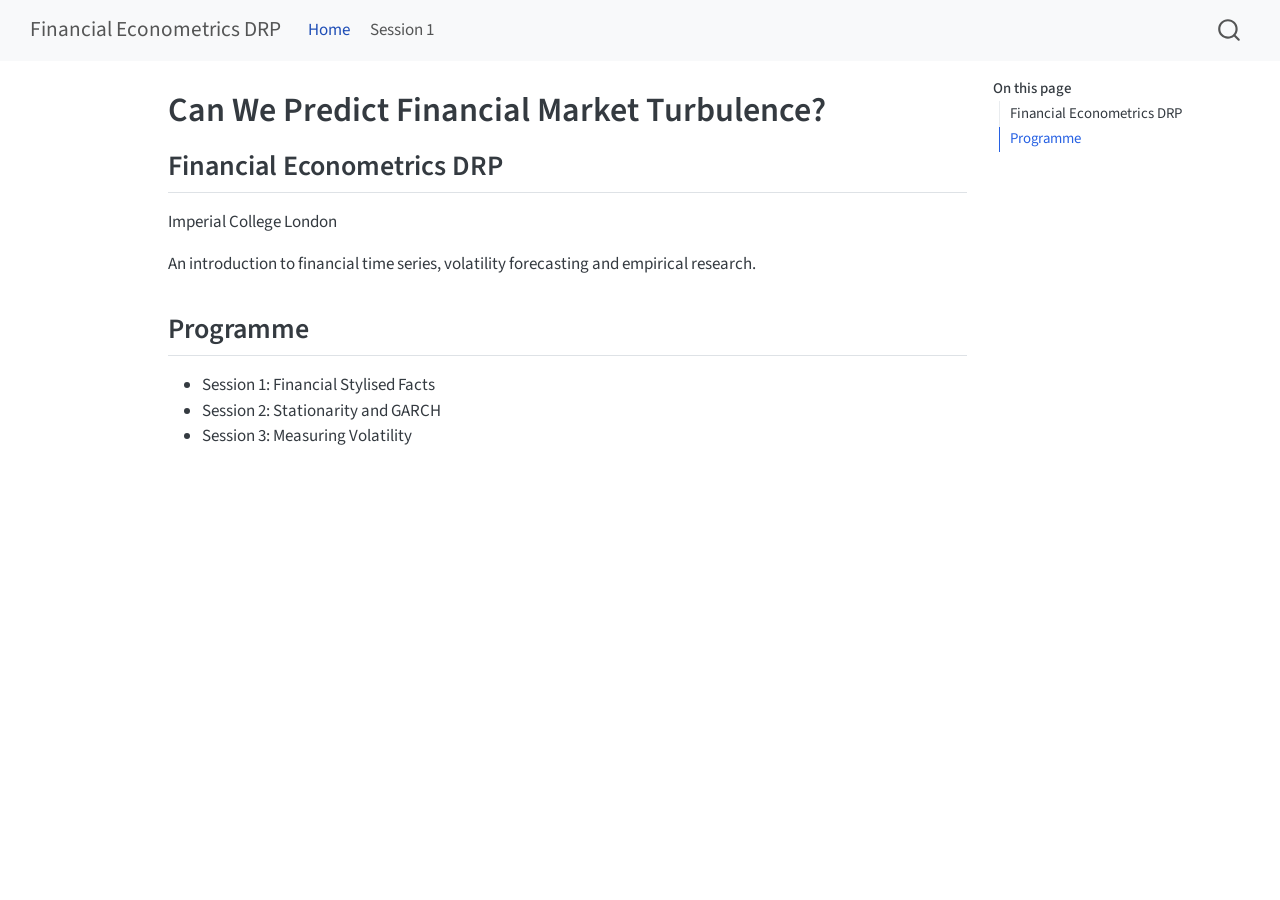
==== docs/index.html @ 5183e4fd "First commit" ====
<!DOCTYPE html>
<html xmlns="http://www.w3.org/1999/xhtml" lang="en" xml:lang="en"><head>

<meta charset="utf-8">
<meta name="generator" content="quarto-1.8.27">

<meta name="viewport" content="width=device-width, initial-scale=1.0, user-scalable=yes">


<title>Can We Predict Financial Market Turbulence? – Financial Econometrics DRP</title>
<style>
code{white-space: pre-wrap;}
span.smallcaps{font-variant: small-caps;}
div.columns{display: flex; gap: min(4vw, 1.5em);}
div.column{flex: auto; overflow-x: auto;}
div.hanging-indent{margin-left: 1.5em; text-indent: -1.5em;}
ul.task-list{list-style: none;}
ul.task-list li input[type="checkbox"] {
  width: 0.8em;
  margin: 0 0.8em 0.2em -1em; /* quarto-specific, see https://github.com/quarto-dev/quarto-cli/issues/4556 */ 
  vertical-align: middle;
}
</style>


<script src="site_libs/quarto-nav/quarto-nav.js"></script>
<script src="site_libs/quarto-nav/headroom.min.js"></script>
<script src="site_libs/clipboard/clipboard.min.js"></script>
<script src="site_libs/quarto-search/autocomplete.umd.js"></script>
<script src="site_libs/quarto-search/fuse.min.js"></script>
<script src="site_libs/quarto-search/quarto-search.js"></script>
<meta name="quarto:offset" content="./">
<script src="site_libs/quarto-html/quarto.js" type="module"></script>
<script src="site_libs/quarto-html/tabsets/tabsets.js" type="module"></script>
<script src="site_libs/quarto-html/axe/axe-check.js" type="module"></script>
<script src="site_libs/quarto-html/popper.min.js"></script>
<script src="site_libs/quarto-html/tippy.umd.min.js"></script>
<script src="site_libs/quarto-html/anchor.min.js"></script>
<link href="site_libs/quarto-html/tippy.css" rel="stylesheet">
<link href="site_libs/quarto-html/quarto-syntax-highlighting-ed96de9b727972fe78a7b5d16c58bf87.css" rel="stylesheet" id="quarto-text-highlighting-styles">
<script src="site_libs/bootstrap/bootstrap.min.js"></script>
<link href="site_libs/bootstrap/bootstrap-icons.css" rel="stylesheet">
<link href="site_libs/bootstrap/bootstrap-e31584831b205ffbb2d98406f31c2a5b.min.css" rel="stylesheet" append-hash="true" id="quarto-bootstrap" data-mode="light">
<script id="quarto-search-options" type="application/json">{
  "location": "navbar",
  "copy-button": false,
  "collapse-after": 3,
  "panel-placement": "end",
  "type": "overlay",
  "limit": 50,
  "keyboard-shortcut": [
    "f",
    "/",
    "s"
  ],
  "show-item-context": false,
  "language": {
    "search-no-results-text": "No results",
    "search-matching-documents-text": "matching documents",
    "search-copy-link-title": "Copy link to search",
    "search-hide-matches-text": "Hide additional matches",
    "search-more-match-text": "more match in this document",
    "search-more-matches-text": "more matches in this document",
    "search-clear-button-title": "Clear",
    "search-text-placeholder": "",
    "search-detached-cancel-button-title": "Cancel",
    "search-submit-button-title": "Submit",
    "search-label": "Search"
  }
}</script>


</head>

<body class="nav-fixed quarto-light">

<div id="quarto-search-results"></div>
  <header id="quarto-header" class="headroom fixed-top">
    <nav class="navbar navbar-expand-lg " data-bs-theme="dark">
      <div class="navbar-container container-fluid">
      <div class="navbar-brand-container mx-auto">
    <a class="navbar-brand" href="./index.html">
    <span class="navbar-title">Financial Econometrics DRP</span>
    </a>
  </div>
            <div id="quarto-search" class="" title="Search"></div>
          <button class="navbar-toggler" type="button" data-bs-toggle="collapse" data-bs-target="#navbarCollapse" aria-controls="navbarCollapse" role="menu" aria-expanded="false" aria-label="Toggle navigation" onclick="if (window.quartoToggleHeadroom) { window.quartoToggleHeadroom(); }">
  <span class="navbar-toggler-icon"></span>
</button>
          <div class="collapse navbar-collapse" id="navbarCollapse">
            <ul class="navbar-nav navbar-nav-scroll me-auto">
  <li class="nav-item">
    <a class="nav-link active" href="./index.html" aria-current="page"> 
<span class="menu-text">Home</span></a>
  </li>  
  <li class="nav-item">
    <a class="nav-link" href="./sessions/01-stylised-facts.html"> 
<span class="menu-text">Session 1</span></a>
  </li>  
</ul>
          </div> <!-- /navcollapse -->
            <div class="quarto-navbar-tools">
</div>
      </div> <!-- /container-fluid -->
    </nav>
</header>
<!-- content -->
<div id="quarto-content" class="quarto-container page-columns page-rows-contents page-layout-article page-navbar">
<!-- sidebar -->
<!-- margin-sidebar -->
    <div id="quarto-margin-sidebar" class="sidebar margin-sidebar">
        <nav id="TOC" role="doc-toc" class="toc-active">
    <h2 id="toc-title">On this page</h2>
   
  <ul>
  <li><a href="#financial-econometrics-drp" id="toc-financial-econometrics-drp" class="nav-link active" data-scroll-target="#financial-econometrics-drp">Financial Econometrics DRP</a></li>
  <li><a href="#programme" id="toc-programme" class="nav-link" data-scroll-target="#programme">Programme</a></li>
  </ul>
</nav>
    </div>
<!-- main -->
<main class="content" id="quarto-document-content">

<header id="title-block-header" class="quarto-title-block default">
<div class="quarto-title">
<h1 class="title">Can We Predict Financial Market Turbulence?</h1>
</div>



<div class="quarto-title-meta">

    
  
    
  </div>
  


</header>


<section id="financial-econometrics-drp" class="level2">
<h2 class="anchored" data-anchor-id="financial-econometrics-drp">Financial Econometrics DRP</h2>
<p>Imperial College London</p>
<p>An introduction to financial time series, volatility forecasting and empirical research.</p>
</section>
<section id="programme" class="level2">
<h2 class="anchored" data-anchor-id="programme">Programme</h2>
<ul>
<li>Session 1: Financial Stylised Facts</li>
<li>Session 2: Stationarity and GARCH</li>
<li>Session 3: Measuring Volatility</li>
</ul>


</section>

</main> <!-- /main -->
<script id="quarto-html-after-body" type="application/javascript">
  window.document.addEventListener("DOMContentLoaded", function (event) {
    const icon = "";
    const anchorJS = new window.AnchorJS();
    anchorJS.options = {
      placement: 'right',
      icon: icon
    };
    anchorJS.add('.anchored');
    const isCodeAnnotation = (el) => {
      for (const clz of el.classList) {
        if (clz.startsWith('code-annotation-')) {                     
          return true;
        }
      }
      return false;
    }
    const onCopySuccess = function(e) {
      // button target
      const button = e.trigger;
      // don't keep focus
      button.blur();
      // flash "checked"
      button.classList.add('code-copy-button-checked');
      var currentTitle = button.getAttribute("title");
      button.setAttribute("title", "Copied!");
      let tooltip;
      if (window.bootstrap) {
        button.setAttribute("data-bs-toggle", "tooltip");
        button.setAttribute("data-bs-placement", "left");
        button.setAttribute("data-bs-title", "Copied!");
        tooltip = new bootstrap.Tooltip(button, 
          { trigger: "manual", 
            customClass: "code-copy-button-tooltip",
            offset: [0, -8]});
        tooltip.show();    
      }
      setTimeout(function() {
        if (tooltip) {
          tooltip.hide();
          button.removeAttribute("data-bs-title");
          button.removeAttribute("data-bs-toggle");
          button.removeAttribute("data-bs-placement");
        }
        button.setAttribute("title", currentTitle);
        button.classList.remove('code-copy-button-checked');
      }, 1000);
      // clear code selection
      e.clearSelection();
    }
    const getTextToCopy = function(trigger) {
      const outerScaffold = trigger.parentElement.cloneNode(true);
      const codeEl = outerScaffold.querySelector('code');
      for (const childEl of codeEl.children) {
        if (isCodeAnnotation(childEl)) {
          childEl.remove();
        }
      }
      return codeEl.innerText;
    }
    const clipboard = new window.ClipboardJS('.code-copy-button:not([data-in-quarto-modal])', {
      text: getTextToCopy
    });
    clipboard.on('success', onCopySuccess);
    if (window.document.getElementById('quarto-embedded-source-code-modal')) {
      const clipboardModal = new window.ClipboardJS('.code-copy-button[data-in-quarto-modal]', {
        text: getTextToCopy,
        container: window.document.getElementById('quarto-embedded-source-code-modal')
      });
      clipboardModal.on('success', onCopySuccess);
    }
      var localhostRegex = new RegExp(/^(?:http|https):\/\/localhost\:?[0-9]*\//);
      var mailtoRegex = new RegExp(/^mailto:/);
        var filterRegex = new RegExp('/' + window.location.host + '/');
      var isInternal = (href) => {
          return filterRegex.test(href) || localhostRegex.test(href) || mailtoRegex.test(href);
      }
      // Inspect non-navigation links and adorn them if external
     var links = window.document.querySelectorAll('a[href]:not(.nav-link):not(.navbar-brand):not(.toc-action):not(.sidebar-link):not(.sidebar-item-toggle):not(.pagination-link):not(.no-external):not([aria-hidden]):not(.dropdown-item):not(.quarto-navigation-tool):not(.about-link)');
      for (var i=0; i<links.length; i++) {
        const link = links[i];
        if (!isInternal(link.href)) {
          // undo the damage that might have been done by quarto-nav.js in the case of
          // links that we want to consider external
          if (link.dataset.originalHref !== undefined) {
            link.href = link.dataset.originalHref;
          }
        }
      }
    function tippyHover(el, contentFn, onTriggerFn, onUntriggerFn) {
      const config = {
        allowHTML: true,
        maxWidth: 500,
        delay: 100,
        arrow: false,
        appendTo: function(el) {
            return el.parentElement;
        },
        interactive: true,
        interactiveBorder: 10,
        theme: 'quarto',
        placement: 'bottom-start',
      };
      if (contentFn) {
        config.content = contentFn;
      }
      if (onTriggerFn) {
        config.onTrigger = onTriggerFn;
      }
      if (onUntriggerFn) {
        config.onUntrigger = onUntriggerFn;
      }
      window.tippy(el, config); 
    }
    const noterefs = window.document.querySelectorAll('a[role="doc-noteref"]');
    for (var i=0; i<noterefs.length; i++) {
      const ref = noterefs[i];
      tippyHover(ref, function() {
        // use id or data attribute instead here
        let href = ref.getAttribute('data-footnote-href') || ref.getAttribute('href');
        try { href = new URL(href).hash; } catch {}
        const id = href.replace(/^#\/?/, "");
        const note = window.document.getElementById(id);
        if (note) {
          return note.innerHTML;
        } else {
          return "";
        }
      });
    }
    const xrefs = window.document.querySelectorAll('a.quarto-xref');
    const processXRef = (id, note) => {
      // Strip column container classes
      const stripColumnClz = (el) => {
        el.classList.remove("page-full", "page-columns");
        if (el.children) {
          for (const child of el.children) {
            stripColumnClz(child);
          }
        }
      }
      stripColumnClz(note)
      if (id === null || id.startsWith('sec-')) {
        // Special case sections, only their first couple elements
        const container = document.createElement("div");
        if (note.children && note.children.length > 2) {
          container.appendChild(note.children[0].cloneNode(true));
          for (let i = 1; i < note.children.length; i++) {
            const child = note.children[i];
            if (child.tagName === "P" && child.innerText === "") {
              continue;
            } else {
              container.appendChild(child.cloneNode(true));
              break;
            }
          }
          if (window.Quarto?.typesetMath) {
            window.Quarto.typesetMath(container);
          }
          return container.innerHTML
        } else {
          if (window.Quarto?.typesetMath) {
            window.Quarto.typesetMath(note);
          }
          return note.innerHTML;
        }
      } else {
        // Remove any anchor links if they are present
        const anchorLink = note.querySelector('a.anchorjs-link');
        if (anchorLink) {
          anchorLink.remove();
        }
        if (window.Quarto?.typesetMath) {
          window.Quarto.typesetMath(note);
        }
        if (note.classList.contains("callout")) {
          return note.outerHTML;
        } else {
          return note.innerHTML;
        }
      }
    }
    for (var i=0; i<xrefs.length; i++) {
      const xref = xrefs[i];
      tippyHover(xref, undefined, function(instance) {
        instance.disable();
        let url = xref.getAttribute('href');
        let hash = undefined; 
        if (url.startsWith('#')) {
          hash = url;
        } else {
          try { hash = new URL(url).hash; } catch {}
        }
        if (hash) {
          const id = hash.replace(/^#\/?/, "");
          const note = window.document.getElementById(id);
          if (note !== null) {
            try {
              const html = processXRef(id, note.cloneNode(true));
              instance.setContent(html);
            } finally {
              instance.enable();
              instance.show();
            }
          } else {
            // See if we can fetch this
            fetch(url.split('#')[0])
            .then(res => res.text())
            .then(html => {
              const parser = new DOMParser();
              const htmlDoc = parser.parseFromString(html, "text/html");
              const note = htmlDoc.getElementById(id);
              if (note !== null) {
                const html = processXRef(id, note);
                instance.setContent(html);
              } 
            }).finally(() => {
              instance.enable();
              instance.show();
            });
          }
        } else {
          // See if we can fetch a full url (with no hash to target)
          // This is a special case and we should probably do some content thinning / targeting
          fetch(url)
          .then(res => res.text())
          .then(html => {
            const parser = new DOMParser();
            const htmlDoc = parser.parseFromString(html, "text/html");
            const note = htmlDoc.querySelector('main.content');
            if (note !== null) {
              // This should only happen for chapter cross references
              // (since there is no id in the URL)
              // remove the first header
              if (note.children.length > 0 && note.children[0].tagName === "HEADER") {
                note.children[0].remove();
              }
              const html = processXRef(null, note);
              instance.setContent(html);
            } 
          }).finally(() => {
            instance.enable();
            instance.show();
          });
        }
      }, function(instance) {
      });
    }
        let selectedAnnoteEl;
        const selectorForAnnotation = ( cell, annotation) => {
          let cellAttr = 'data-code-cell="' + cell + '"';
          let lineAttr = 'data-code-annotation="' +  annotation + '"';
          const selector = 'span[' + cellAttr + '][' + lineAttr + ']';
          return selector;
        }
        const selectCodeLines = (annoteEl) => {
          const doc = window.document;
          const targetCell = annoteEl.getAttribute("data-target-cell");
          const targetAnnotation = annoteEl.getAttribute("data-target-annotation");
          const annoteSpan = window.document.querySelector(selectorForAnnotation(targetCell, targetAnnotation));
          const lines = annoteSpan.getAttribute("data-code-lines").split(",");
          const lineIds = lines.map((line) => {
            return targetCell + "-" + line;
          })
          let top = null;
          let height = null;
          let parent = null;
          if (lineIds.length > 0) {
              //compute the position of the single el (top and bottom and make a div)
              const el = window.document.getElementById(lineIds[0]);
              top = el.offsetTop;
              height = el.offsetHeight;
              parent = el.parentElement.parentElement;
            if (lineIds.length > 1) {
              const lastEl = window.document.getElementById(lineIds[lineIds.length - 1]);
              const bottom = lastEl.offsetTop + lastEl.offsetHeight;
              height = bottom - top;
            }
            if (top !== null && height !== null && parent !== null) {
              // cook up a div (if necessary) and position it 
              let div = window.document.getElementById("code-annotation-line-highlight");
              if (div === null) {
                div = window.document.createElement("div");
                div.setAttribute("id", "code-annotation-line-highlight");
                div.style.position = 'absolute';
                parent.appendChild(div);
              }
              div.style.top = top - 2 + "px";
              div.style.height = height + 4 + "px";
              div.style.left = 0;
              let gutterDiv = window.document.getElementById("code-annotation-line-highlight-gutter");
              if (gutterDiv === null) {
                gutterDiv = window.document.createElement("div");
                gutterDiv.setAttribute("id", "code-annotation-line-highlight-gutter");
                gutterDiv.style.position = 'absolute';
                const codeCell = window.document.getElementById(targetCell);
                const gutter = codeCell.querySelector('.code-annotation-gutter');
                gutter.appendChild(gutterDiv);
              }
              gutterDiv.style.top = top - 2 + "px";
              gutterDiv.style.height = height + 4 + "px";
            }
            selectedAnnoteEl = annoteEl;
          }
        };
        const unselectCodeLines = () => {
          const elementsIds = ["code-annotation-line-highlight", "code-annotation-line-highlight-gutter"];
          elementsIds.forEach((elId) => {
            const div = window.document.getElementById(elId);
            if (div) {
              div.remove();
            }
          });
          selectedAnnoteEl = undefined;
        };
          // Handle positioning of the toggle
      window.addEventListener(
        "resize",
        throttle(() => {
          elRect = undefined;
          if (selectedAnnoteEl) {
            selectCodeLines(selectedAnnoteEl);
          }
        }, 10)
      );
      function throttle(fn, ms) {
      let throttle = false;
      let timer;
        return (...args) => {
          if(!throttle) { // first call gets through
              fn.apply(this, args);
              throttle = true;
          } else { // all the others get throttled
              if(timer) clearTimeout(timer); // cancel #2
              timer = setTimeout(() => {
                fn.apply(this, args);
                timer = throttle = false;
              }, ms);
          }
        };
      }
        // Attach click handler to the DT
        const annoteDls = window.document.querySelectorAll('dt[data-target-cell]');
        for (const annoteDlNode of annoteDls) {
          annoteDlNode.addEventListener('click', (event) => {
            const clickedEl = event.target;
            if (clickedEl !== selectedAnnoteEl) {
              unselectCodeLines();
              const activeEl = window.document.querySelector('dt[data-target-cell].code-annotation-active');
              if (activeEl) {
                activeEl.classList.remove('code-annotation-active');
              }
              selectCodeLines(clickedEl);
              clickedEl.classList.add('code-annotation-active');
            } else {
              // Unselect the line
              unselectCodeLines();
              clickedEl.classList.remove('code-annotation-active');
            }
          });
        }
    const findCites = (el) => {
      const parentEl = el.parentElement;
      if (parentEl) {
        const cites = parentEl.dataset.cites;
        if (cites) {
          return {
            el,
            cites: cites.split(' ')
          };
        } else {
          return findCites(el.parentElement)
        }
      } else {
        return undefined;
      }
    };
    var bibliorefs = window.document.querySelectorAll('a[role="doc-biblioref"]');
    for (var i=0; i<bibliorefs.length; i++) {
      const ref = bibliorefs[i];
      const citeInfo = findCites(ref);
      if (citeInfo) {
        tippyHover(citeInfo.el, function() {
          var popup = window.document.createElement('div');
          citeInfo.cites.forEach(function(cite) {
            var citeDiv = window.document.createElement('div');
            citeDiv.classList.add('hanging-indent');
            citeDiv.classList.add('csl-entry');
            var biblioDiv = window.document.getElementById('ref-' + cite);
            if (biblioDiv) {
              citeDiv.innerHTML = biblioDiv.innerHTML;
            }
            popup.appendChild(citeDiv);
          });
          return popup.innerHTML;
        });
      }
    }
  });
  </script>
</div> <!-- /content -->




</body></html>
---- docs/site_libs/quarto-html/tippy.css ----
.tippy-box[data-animation=fade][data-state=hidden]{opacity:0}[data-tippy-root]{max-width:calc(100vw - 10px)}.tippy-box{position:relative;background-color:#333;color:#fff;border-radius:4px;font-size:14px;line-height:1.4;white-space:normal;outline:0;transition-property:transform,visibility,opacity}.tippy-box[data-placement^=top]>.tippy-arrow{bottom:0}.tippy-box[data-placement^=top]>.tippy-arrow:before{bottom:-7px;left:0;border-width:8px 8px 0;border-top-color:initial;transform-origin:center top}.tippy-box[data-placement^=bottom]>.tippy-arrow{top:0}.tippy-box[data-placement^=bottom]>.tippy-arrow:before{top:-7px;left:0;border-width:0 8px 8px;border-bottom-color:initial;transform-origin:center bottom}.tippy-box[data-placement^=left]>.tippy-arrow{right:0}.tippy-box[data-placement^=left]>.tippy-arrow:before{border-width:8px 0 8px 8px;border-left-color:initial;right:-7px;transform-origin:center left}.tippy-box[data-placement^=right]>.tippy-arrow{left:0}.tippy-box[data-placement^=right]>.tippy-arrow:before{left:-7px;border-width:8px 8px 8px 0;border-right-color:initial;transform-origin:center right}.tippy-box[data-inertia][data-state=visible]{transition-timing-function:cubic-bezier(.54,1.5,.38,1.11)}.tippy-arrow{width:16px;height:16px;color:#333}.tippy-arrow:before{content:"";position:absolute;border-color:transparent;border-style:solid}.tippy-content{position:relative;padding:5px 9px;z-index:1}
---- docs/site_libs/quarto-html/quarto-syntax-highlighting-ed96de9b727972fe78a7b5d16c58bf87.css ----
/* quarto syntax highlight colors */
:root {
  --quarto-hl-ot-color: #003B4F;
  --quarto-hl-at-color: #657422;
  --quarto-hl-ss-color: #20794D;
  --quarto-hl-an-color: #5E5E5E;
  --quarto-hl-fu-color: #4758AB;
  --quarto-hl-st-color: #20794D;
  --quarto-hl-cf-color: #003B4F;
  --quarto-hl-op-color: #5E5E5E;
  --quarto-hl-er-color: #AD0000;
  --quarto-hl-bn-color: #AD0000;
  --quarto-hl-al-color: #AD0000;
  --quarto-hl-va-color: #111111;
  --quarto-hl-bu-color: inherit;
  --quarto-hl-ex-color: inherit;
  --quarto-hl-pp-color: #AD0000;
  --quarto-hl-in-color: #5E5E5E;
  --quarto-hl-vs-color: #20794D;
  --quarto-hl-wa-color: #5E5E5E;
  --quarto-hl-do-color: #5E5E5E;
  --quarto-hl-im-color: #00769E;
  --quarto-hl-ch-color: #20794D;
  --quarto-hl-dt-color: #AD0000;
  --quarto-hl-fl-color: #AD0000;
  --quarto-hl-co-color: #5E5E5E;
  --quarto-hl-cv-color: #5E5E5E;
  --quarto-hl-cn-color: #8f5902;
  --quarto-hl-sc-color: #5E5E5E;
  --quarto-hl-dv-color: #AD0000;
  --quarto-hl-kw-color: #003B4F;
}

/* other quarto variables */
:root {
  --quarto-font-monospace: SFMono-Regular, Menlo, Monaco, Consolas, "Liberation Mono", "Courier New", monospace;
}

/* syntax highlight based on Pandoc's rules */
pre > code.sourceCode > span {
  color: #003B4F;
}

code.sourceCode > span {
  color: #003B4F;
}

div.sourceCode,
div.sourceCode pre.sourceCode {
  color: #003B4F;
}

/* Normal */
code span {
  color: #003B4F;
}

/* Alert */
code span.al {
  color: #AD0000;
  font-style: inherit;
}

/* Annotation */
code span.an {
  color: #5E5E5E;
  font-style: inherit;
}

/* Attribute */
code span.at {
  color: #657422;
  font-style: inherit;
}

/* BaseN */
code span.bn {
  color: #AD0000;
  font-style: inherit;
}

/* BuiltIn */
code span.bu {
  font-style: inherit;
}

/* ControlFlow */
code span.cf {
  color: #003B4F;
  font-weight: bold;
  font-style: inherit;
}

/* Char */
code span.ch {
  color: #20794D;
  font-style: inherit;
}

/* Constant */
code span.cn {
  color: #8f5902;
  font-style: inherit;
}

/* Comment */
code span.co {
  color: #5E5E5E;
  font-style: inherit;
}

/* CommentVar */
code span.cv {
  color: #5E5E5E;
  font-style: italic;
}

/* Documentation */
code span.do {
  color: #5E5E5E;
  font-style: italic;
}

/* DataType */
code span.dt {
  color: #AD0000;
  font-style: inherit;
}

/* DecVal */
code span.dv {
  color: #AD0000;
  font-style: inherit;
}

/* Error */
code span.er {
  color: #AD0000;
  font-style: inherit;
}

/* Extension */
code span.ex {
  font-style: inherit;
}

/* Float */
code span.fl {
  color: #AD0000;
  font-style: inherit;
}

/* Function */
code span.fu {
  color: #4758AB;
  font-style: inherit;
}

/* Import */
code span.im {
  color: #00769E;
  font-style: inherit;
}

/* Information */
code span.in {
  color: #5E5E5E;
  font-style: inherit;
}

/* Keyword */
code span.kw {
  color: #003B4F;
  font-weight: bold;
  font-style: inherit;
}

/* Operator */
code span.op {
  color: #5E5E5E;
  font-style: inherit;
}

/* Other */
code span.ot {
  color: #003B4F;
  font-style: inherit;
}

/* Preprocessor */
code span.pp {
  color: #AD0000;
  font-style: inherit;
}

/* SpecialChar */
code span.sc {
  color: #5E5E5E;
  font-style: inherit;
}

/* SpecialString */
code span.ss {
  color: #20794D;
  font-style: inherit;
}

/* String */
code span.st {
  color: #20794D;
  font-style: inherit;
}

/* Variable */
code span.va {
  color: #111111;
  font-style: inherit;
}

/* VerbatimString */
code span.vs {
  color: #20794D;
  font-style: inherit;
}

/* Warning */
code span.wa {
  color: #5E5E5E;
  font-style: italic;
}

.prevent-inlining {
  content: "</";
}

/*# sourceMappingURL=0920dd6d7437995b8cdf7429764427b1.css.map */
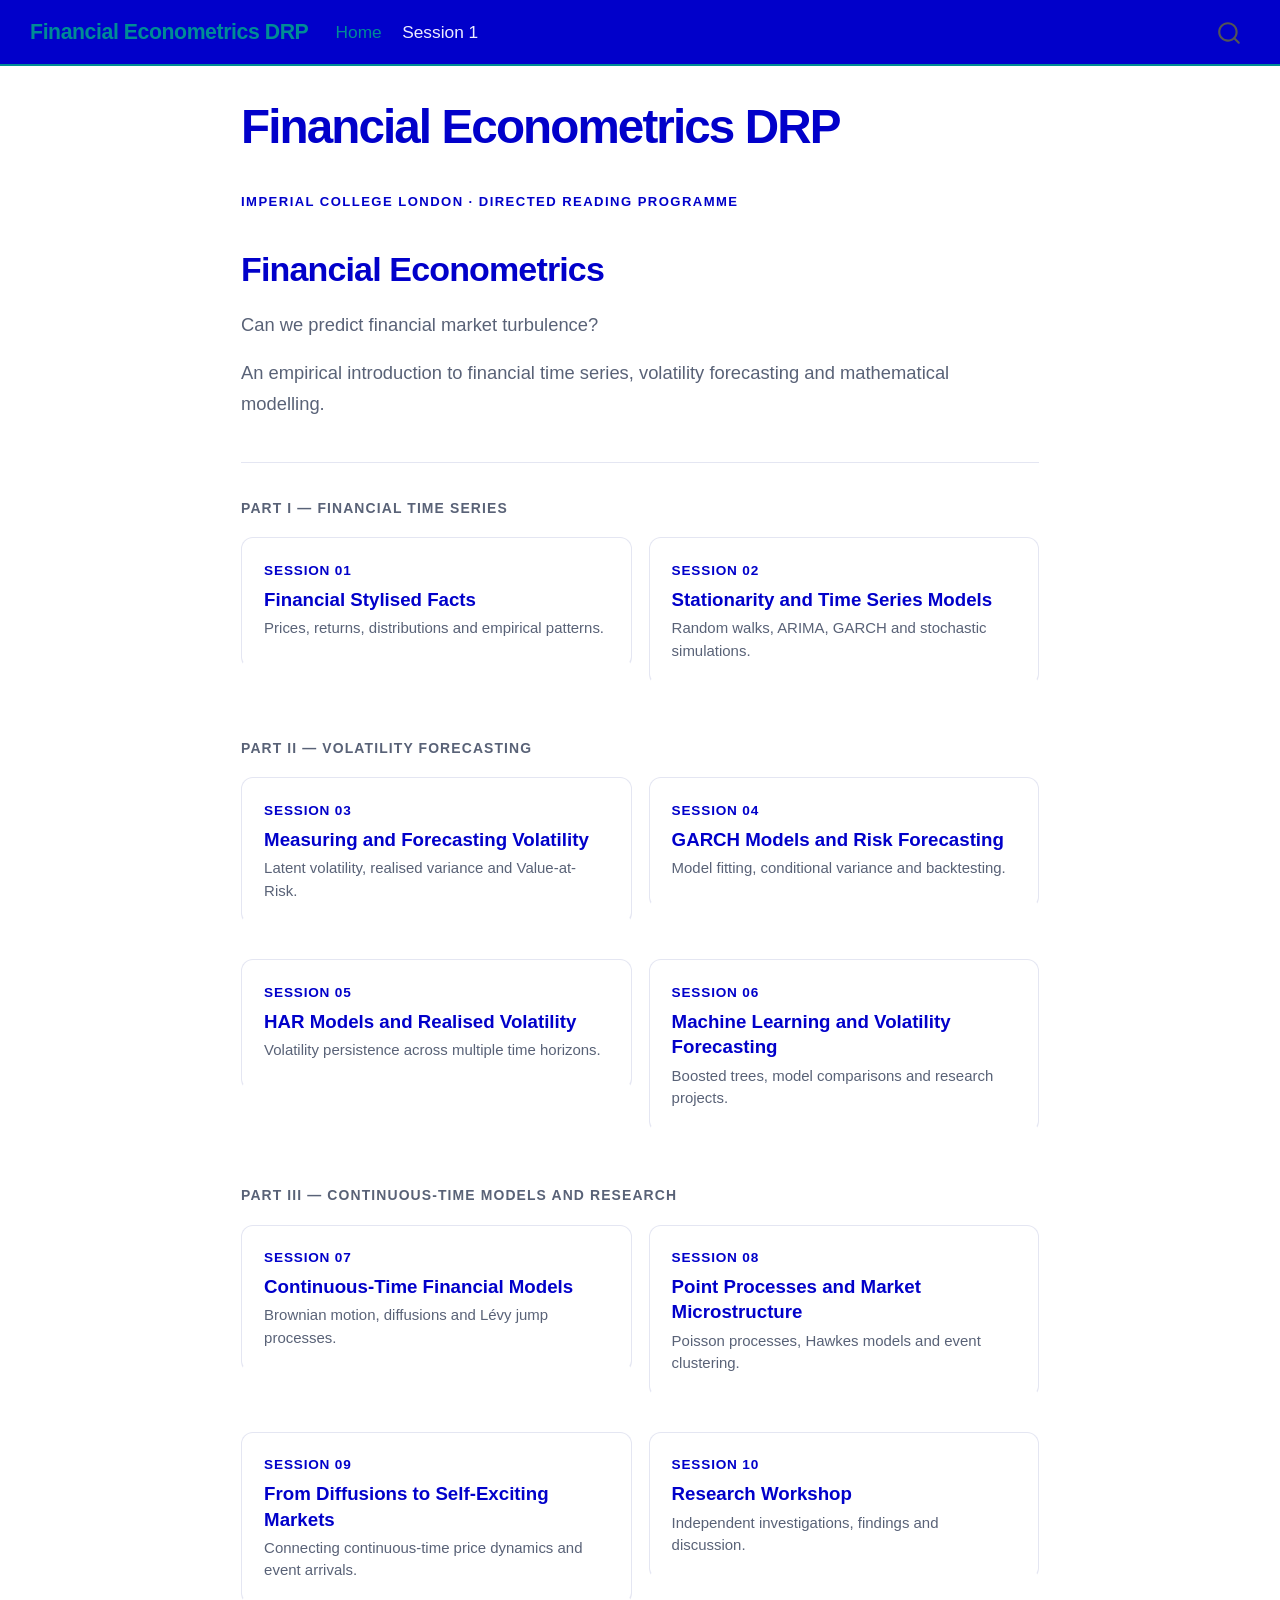
==== commit 6061d4cd: "Updated skeleton" ====
--- a/docs/index.html
+++ b/docs/index.html
@@ -7,7 +7,7 @@
 <meta name="viewport" content="width=device-width, initial-scale=1.0, user-scalable=yes">
 
 
-<title>Can We Predict Financial Market Turbulence? – Financial Econometrics DRP</title>
+<title>Financial Econometrics DRP</title>
 <style>
 code{white-space: pre-wrap;}
 span.smallcaps{font-variant: small-caps;}
@@ -40,7 +40,7 @@
 <link href="site_libs/quarto-html/quarto-syntax-highlighting-ed96de9b727972fe78a7b5d16c58bf87.css" rel="stylesheet" id="quarto-text-highlighting-styles">
 <script src="site_libs/bootstrap/bootstrap.min.js"></script>
 <link href="site_libs/bootstrap/bootstrap-icons.css" rel="stylesheet">
-<link href="site_libs/bootstrap/bootstrap-e31584831b205ffbb2d98406f31c2a5b.min.css" rel="stylesheet" append-hash="true" id="quarto-bootstrap" data-mode="light">
+<link href="site_libs/bootstrap/bootstrap-0e2ed5a012ede8e13c082ff6ed26c046.min.css" rel="stylesheet" append-hash="true" id="quarto-bootstrap" data-mode="light">
 <script id="quarto-search-options" type="application/json">{
   "location": "navbar",
   "copy-button": false,
@@ -70,9 +70,10 @@
 }</script>
 
 
+<link rel="stylesheet" href="styles.css">
 </head>
 
-<body class="nav-fixed quarto-light">
+<body class="nav-fixed fullcontent quarto-light">
 
 <div id="quarto-search-results"></div>
   <header id="quarto-header" class="headroom fixed-top">
@@ -108,53 +109,55 @@
 <div id="quarto-content" class="quarto-container page-columns page-rows-contents page-layout-article page-navbar">
 <!-- sidebar -->
 <!-- margin-sidebar -->
-    <div id="quarto-margin-sidebar" class="sidebar margin-sidebar">
-        <nav id="TOC" role="doc-toc" class="toc-active">
-    <h2 id="toc-title">On this page</h2>
-   
-  <ul>
-  <li><a href="#financial-econometrics-drp" id="toc-financial-econometrics-drp" class="nav-link active" data-scroll-target="#financial-econometrics-drp">Financial Econometrics DRP</a></li>
-  <li><a href="#programme" id="toc-programme" class="nav-link" data-scroll-target="#programme">Programme</a></li>
-  </ul>
-</nav>
-    </div>
+    
 <!-- main -->
-<main class="content" id="quarto-document-content">
-
-<header id="title-block-header" class="quarto-title-block default">
-<div class="quarto-title">
-<h1 class="title">Can We Predict Financial Market Turbulence?</h1>
-</div>
-
-
-
-<div class="quarto-title-meta">
-
-    
-  
-    
-  </div>
-  
+<main class="content" id="quarto-document-content"><header id="title-block-header" class="quarto-title-block"><h1 class="title display-7">Financial Econometrics DRP</h1></header>
+
+<header id="title-block-header">
 
 
 </header>
 
 
-<section id="financial-econometrics-drp" class="level2">
-<h2 class="anchored" data-anchor-id="financial-econometrics-drp">Financial Econometrics DRP</h2>
-<p>Imperial College London</p>
-<p>An introduction to financial time series, volatility forecasting and empirical research.</p>
+<div class="course-header">
+<div class="course-kicker">
+<p>Imperial College London · Directed Reading Programme</p>
+</div>
+<section id="financial-econometrics" class="level1">
+<h1>Financial Econometrics</h1>
+<div class="course-subtitle">
+<p>Can we predict financial market turbulence?</p>
+<p>An empirical introduction to financial time series, volatility forecasting and mathematical modelling.</p>
+</div>
 </section>
-<section id="programme" class="level2">
-<h2 class="anchored" data-anchor-id="programme">Programme</h2>
-<ul>
-<li>Session 1: Financial Stylised Facts</li>
-<li>Session 2: Stationarity and GARCH</li>
-<li>Session 3: Measuring Volatility</li>
-</ul>
-
-
-</section>
+</div>
+<div class="session-section">
+<p>Part I — Financial Time Series</p>
+</div>
+<div class="session-grid">
+<p><a class="session-card" href="./sessions/01-stylised-facts.html"> <span class="session-number">SESSION 01</span> <span class="session-name">Financial Stylised Facts</span> <span class="session-description"> Prices, returns, distributions and empirical patterns. </span> </a></p>
+<p><a class="session-card" href="./sessions/02-stationarity.html"> <span class="session-number">SESSION 02</span> <span class="session-name">Stationarity and Time Series Models</span> <span class="session-description"> Random walks, ARIMA, GARCH and stochastic simulations. </span> </a></p>
+</div>
+<div class="session-section">
+<p>Part II — Volatility Forecasting</p>
+</div>
+<div class="session-grid">
+<p><a class="session-card" href="./sessions/03-measuring-volatility.html"> <span class="session-number">SESSION 03</span> <span class="session-name">Measuring and Forecasting Volatility</span> <span class="session-description"> Latent volatility, realised variance and Value-at-Risk. </span> </a></p>
+<p><a class="session-card" href="./sessions/04-garch.html"> <span class="session-number">SESSION 04</span> <span class="session-name">GARCH Models and Risk Forecasting</span> <span class="session-description"> Model fitting, conditional variance and backtesting. </span> </a></p>
+<p><a class="session-card" href="./sessions/05-har.html"> <span class="session-number">SESSION 05</span> <span class="session-name">HAR Models and Realised Volatility</span> <span class="session-description"> Volatility persistence across multiple time horizons. </span> </a></p>
+<p><a class="session-card" href="./sessions/06-boosted-trees.html"> <span class="session-number">SESSION 06</span> <span class="session-name">Machine Learning and Volatility Forecasting</span> <span class="session-description"> Boosted trees, model comparisons and research projects. </span> </a></p>
+</div>
+<div class="session-section">
+<p>Part III — Continuous-Time Models and Research</p>
+</div>
+<div class="session-grid">
+<p><a class="session-card" href="./sessions/07-continuous-time.html"> <span class="session-number">SESSION 07</span> <span class="session-name">Continuous-Time Financial Models</span> <span class="session-description"> Brownian motion, diffusions and Lévy jump processes. </span> </a></p>
+<p><a class="session-card" href="./sessions/08-point-processes.html"> <span class="session-number">SESSION 08</span> <span class="session-name">Point Processes and Market Microstructure</span> <span class="session-description"> Poisson processes, Hawkes models and event clustering. </span> </a></p>
+<p><a class="session-card" href="./sessions/09-connecting-processes.html"> <span class="session-number">SESSION 09</span> <span class="session-name">From Diffusions to Self-Exciting Markets</span> <span class="session-description"> Connecting continuous-time price dynamics and event arrivals. </span> </a></p>
+<p><a class="session-card" href="./sessions/10-research-workshop.html"> <span class="session-number">SESSION 10</span> <span class="session-name">Research Workshop</span> <span class="session-description"> Independent investigations, findings and discussion. </span> </a></p>
+</div>
+
+
 
 </main> <!-- /main -->
 <script id="quarto-html-after-body" type="application/javascript">
--- a/docs/styles.css
+++ b/docs/styles.css
@@ -0,0 +1,253 @@
+
+/* ============================================================
+   Financial Econometrics DRP — Quarto website styles
+   Imperial-inspired palette: white, electric blue, vivid mint.
+   Colours approximated from the supplied rebrand image.
+   Compatible with the Quarto 'cosmo' Bootstrap theme.
+   ============================================================ */
+
+/* 1. Shared palette and typography */
+:root {
+  --drp-bg: #ffffff;
+  --drp-surface: #ffffff;
+  --drp-text: #20253b;
+  --drp-navy: #0100ca;
+  --drp-muted: #596277;
+  --drp-accent: #0100ca;
+  --drp-mint: #008C95;
+  --drp-line: #e4e6f2;
+  --drp-soft: #f5f6ff;
+  --drp-radius: 12px;
+}
+
+body {
+  background: var(--drp-bg);
+  color: var(--drp-text);
+  font-family: -apple-system, BlinkMacSystemFont, "Segoe UI", Roboto,
+               "Helvetica Neue", Arial, sans-serif;
+  font-size: 1.02rem;
+  line-height: 1.7;
+}
+
+/* 2. Navigation */
+#quarto-header .navbar {
+  background: var(--drp-navy);
+  border-bottom: 2px solid var(--drp-mint);
+  box-shadow: none;
+}
+
+#quarto-header .navbar-brand {
+  color: var(--drp-mint);
+  font-weight: 700;
+  letter-spacing: -0.02em;
+}
+
+#quarto-header .nav-link {
+  color: #ededff;
+}
+
+#quarto-header .nav-link:hover,
+#quarto-header .nav-link.active {
+  color: var(--drp-mint);
+}
+
+#quarto-header .navbar-brand:hover,
+#quarto-header .navbar-brand:focus {
+  color: #ffffff;
+}
+
+/* 3. Lecture typography */
+h1, h2, h3, h4, h5, h6 {
+  color: var(--drp-navy);
+  font-weight: 650;
+  line-height: 1.3;
+  letter-spacing: -0.025em;
+}
+
+.quarto-title-block .title {
+  font-size: clamp(2rem, 4vw, 2.8rem);
+  letter-spacing: -0.04em;
+  margin-bottom: 0.65rem;
+}
+
+main.content h2 {
+  margin-top: 2.6rem;
+  padding-bottom: 0.4rem;
+  border-bottom: 1px solid var(--drp-line);
+}
+
+main.content h3 {
+  margin-top: 1.8rem;
+}
+
+p, ul, ol {
+  margin-bottom: 1rem;
+}
+
+a {
+  color: var(--drp-accent);
+}
+
+a:hover {
+  color: #00008c;
+}
+
+/* Table of contents */
+#TOC a {
+  color: var(--drp-muted);
+}
+
+#TOC a:hover,
+#TOC a.active {
+  color: var(--drp-accent);
+}
+
+/* 4. Figures, equations and code */
+figure, .quarto-figure {
+  margin: 1.6rem 0;
+}
+
+figcaption, .figure-caption {
+  color: var(--drp-muted);
+  font-size: 0.88rem;
+  text-align: center;
+}
+
+.cell-output-display {
+  margin: 1.2rem 0;
+}
+
+.cell-output-display img,
+.cell-output-display .html-widget {
+  max-width: 100%;
+}
+
+pre, div.sourceCode {
+  border-radius: 8px;
+}
+
+/* 5. Homepage title — no banner image needed */
+.course-header {
+  padding: 1rem 0 1.5rem;
+  border-bottom: 1px solid var(--drp-line);
+  margin-bottom: 2rem;
+}
+
+.course-kicker {
+  color: var(--drp-accent);
+  font-size: 0.77rem;
+  font-weight: 750;
+  letter-spacing: 0.11em;
+  text-transform: uppercase;
+}
+
+.course-subtitle {
+  color: var(--drp-muted);
+  font-size: 1.08rem;
+  max-width: 42rem;
+}
+
+/* 6. Homepage session directory */
+.session-section {
+  margin: 2rem 0 0.7rem;
+  font-size: 0.82rem;
+  color: var(--drp-muted);
+  font-weight: 750;
+  letter-spacing: 0.08em;
+  text-transform: uppercase;
+}
+
+.session-grid {
+  display: grid;
+  grid-template-columns: repeat(2, minmax(0, 1fr));
+  gap: 1rem;
+  margin: 1rem 0 2rem;
+}
+
+a.session-card {
+  display: flex;
+  flex-direction: column;
+  gap: 0.3rem;
+  min-height: 132px;
+  padding: 1.2rem 1.3rem;
+  background: var(--drp-surface);
+  border: 1px solid var(--drp-line);
+  border-bottom: 3px solid transparent;
+  border-radius: var(--drp-radius);
+  color: var(--drp-text);
+  text-decoration: none;
+  transition: border-color 150ms ease, box-shadow 150ms ease,
+              transform 150ms ease;
+}
+
+a.session-card:hover,
+a.session-card:focus-visible {
+  color: var(--drp-text);
+  border-color: var(--drp-accent);
+  border-bottom-color: var(--drp-mint);
+  box-shadow: 0 5px 20px rgba(1, 0, 202, 0.09);
+  transform: translateY(-2px);
+  text-decoration: none;
+}
+
+.session-number {
+  color: var(--drp-accent);
+  font-weight: 750;
+  font-size: 0.8rem;
+  letter-spacing: 0.06em;
+}
+
+.session-name {
+  color: var(--drp-navy);
+  font-weight: 650;
+  font-size: 1.1rem;
+  line-height: 1.35;
+}
+
+.session-description {
+  color: var(--drp-muted);
+  font-size: 0.88rem;
+  line-height: 1.5;
+}
+
+/* 7. Optional placeholder text inside unfinished sessions */
+.under-construction {
+  color: var(--drp-muted);
+  font-style: italic;
+  padding: 1rem 0;
+}
+
+/* 8. Responsive layout and accessibility */
+@media (max-width: 700px) {
+  .session-grid {
+    grid-template-columns: 1fr;
+  }
+
+  a.session-card {
+    min-height: 108px;
+  }
+
+  .quarto-title-block .title {
+    font-size: 2rem;
+  }
+}
+
+@media (prefers-reduced-motion: reduce) {
+  a.session-card {
+    transition: none;
+  }
+
+  a.session-card:hover {
+    transform: none;
+  }
+}
+
+/* 9. Clear keyboard focus without relying on colour alone */
+a:focus-visible {
+  outline: 2px solid var(--drp-accent);
+  outline-offset: 3px;
+}
+
+#quarto-header a:focus-visible {
+  outline-color: var(--drp-mint);
+}
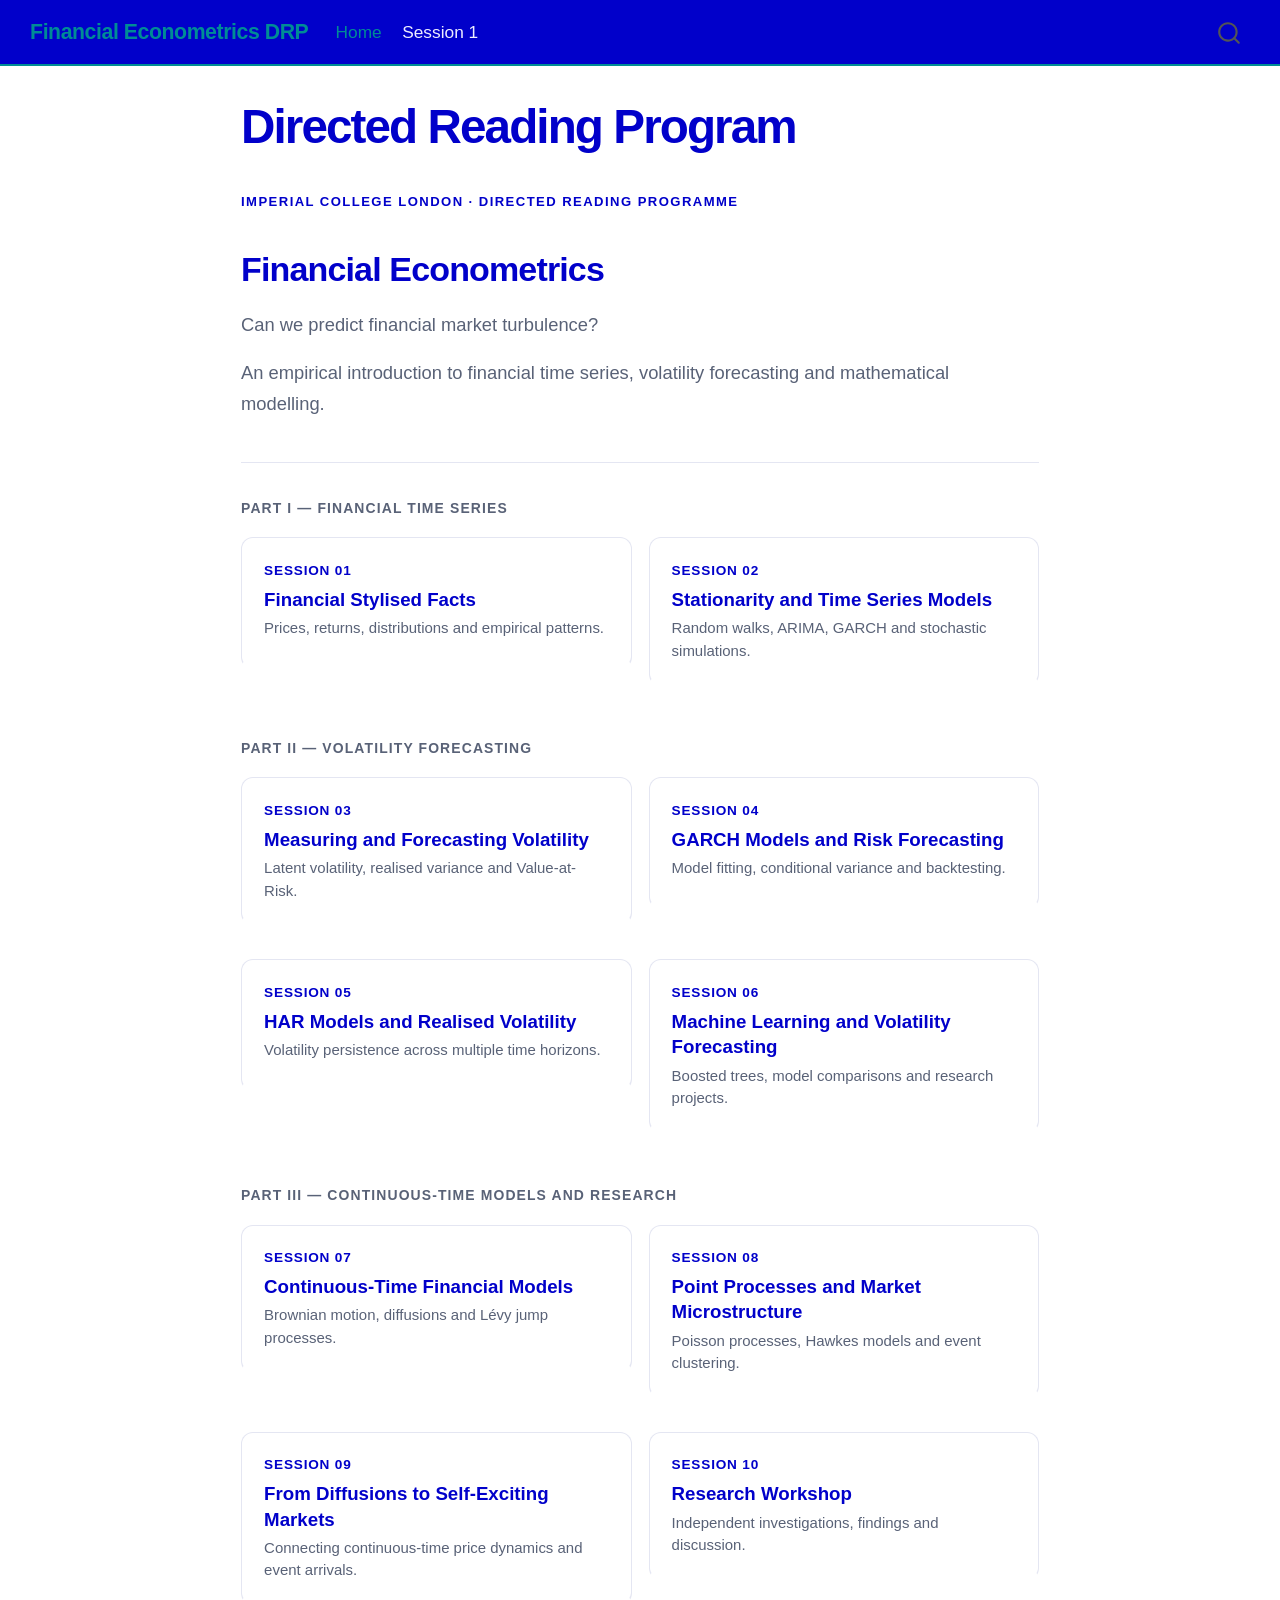
==== commit 8b9dda0f: "Changed title" ====
--- a/docs/index.html
+++ b/docs/index.html
@@ -7,7 +7,7 @@
 <meta name="viewport" content="width=device-width, initial-scale=1.0, user-scalable=yes">
 
 
-<title>Financial Econometrics DRP</title>
+<title>Directed Reading Program – Financial Econometrics DRP</title>
 <style>
 code{white-space: pre-wrap;}
 span.smallcaps{font-variant: small-caps;}
@@ -111,7 +111,7 @@
 <!-- margin-sidebar -->
     
 <!-- main -->
-<main class="content" id="quarto-document-content"><header id="title-block-header" class="quarto-title-block"><h1 class="title display-7">Financial Econometrics DRP</h1></header>
+<main class="content" id="quarto-document-content"><header id="title-block-header" class="quarto-title-block"><h1 class="title display-7">Directed Reading Program</h1></header>
 
 <header id="title-block-header">
 
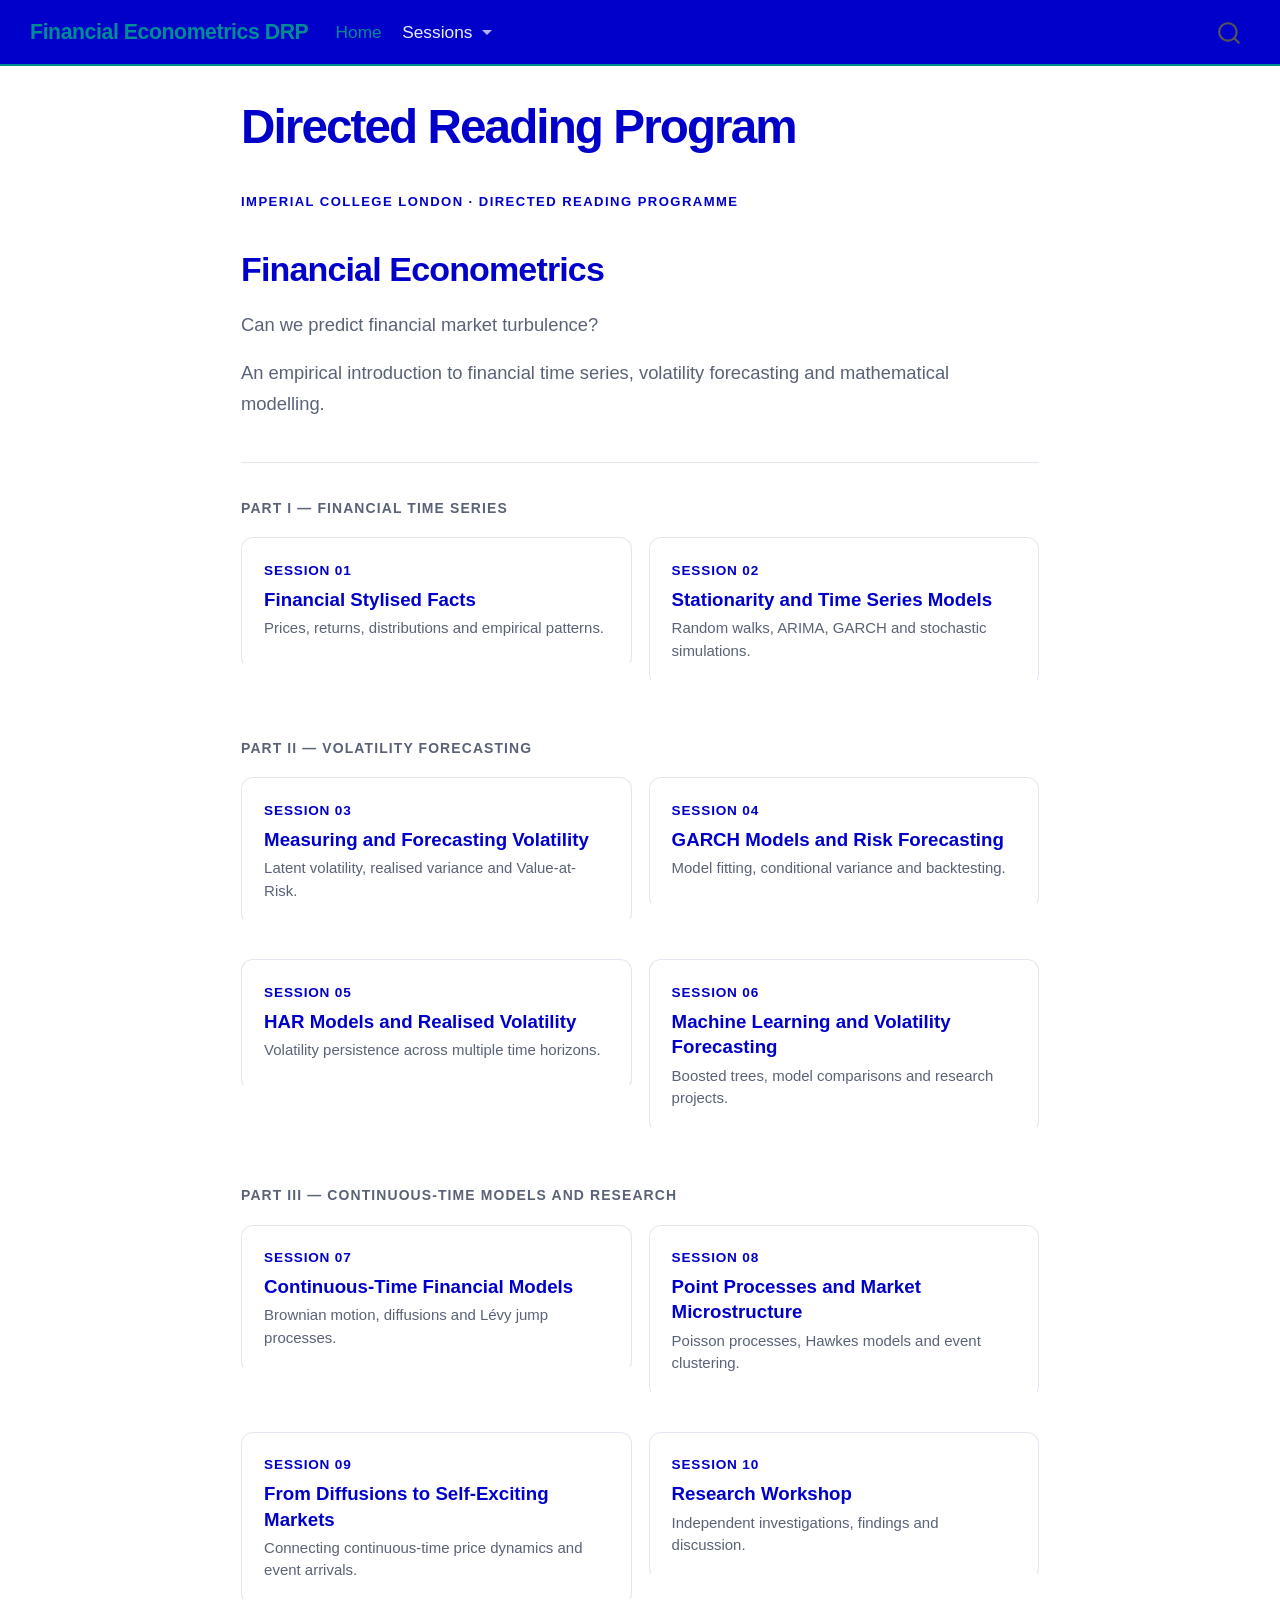
==== commit 309f7741: "Updated YML" ====
--- a/docs/index.html
+++ b/docs/index.html
@@ -94,10 +94,53 @@
     <a class="nav-link active" href="./index.html" aria-current="page"> 
 <span class="menu-text">Home</span></a>
   </li>  
-  <li class="nav-item">
-    <a class="nav-link" href="./sessions/01-stylised-facts.html"> 
-<span class="menu-text">Session 1</span></a>
-  </li>  
+  <li class="nav-item dropdown ">
+    <a class="nav-link dropdown-toggle" href="#" id="nav-menu-sessions" role="link" data-bs-toggle="dropdown" aria-expanded="false">
+ <span class="menu-text">Sessions</span>
+    </a>
+    <ul class="dropdown-menu" aria-labelledby="nav-menu-sessions">    
+        <li>
+    <a class="dropdown-item" href="./sessions/01-stylised-facts.html">
+ <span class="dropdown-text">01 — Financial Stylised Facts</span></a>
+  </li>  
+        <li>
+    <a class="dropdown-item" href="./sessions/02-stationarity.html">
+ <span class="dropdown-text">02 — Stationarity</span></a>
+  </li>  
+        <li>
+    <a class="dropdown-item" href="./sessions/03-measuring-volatility.html">
+ <span class="dropdown-text">03 — Measuring Volatility</span></a>
+  </li>  
+        <li>
+    <a class="dropdown-item" href="./sessions/04-garch.html">
+ <span class="dropdown-text">04 — GARCH Models</span></a>
+  </li>  
+        <li>
+    <a class="dropdown-item" href="./sessions/05-har.html">
+ <span class="dropdown-text">05 — HAR Models</span></a>
+  </li>  
+        <li>
+    <a class="dropdown-item" href="./sessions/06-boosted-trees.html">
+ <span class="dropdown-text">06 — Machine Learning</span></a>
+  </li>  
+        <li>
+    <a class="dropdown-item" href="./sessions/07-continuous-time.html">
+ <span class="dropdown-text">07 — Continuous-Time Models</span></a>
+  </li>  
+        <li>
+    <a class="dropdown-item" href="./sessions/08-point-processes.html">
+ <span class="dropdown-text">08 — Point Processes</span></a>
+  </li>  
+        <li>
+    <a class="dropdown-item" href="./sessions/09-connecting-processes.html">
+ <span class="dropdown-text">09 — Self-Exciting Markets</span></a>
+  </li>  
+        <li>
+    <a class="dropdown-item" href="./sessions/10-research-workshop.html">
+ <span class="dropdown-text">10 — Research Workshop</span></a>
+  </li>  
+    </ul>
+  </li>
 </ul>
           </div> <!-- /navcollapse -->
             <div class="quarto-navbar-tools">
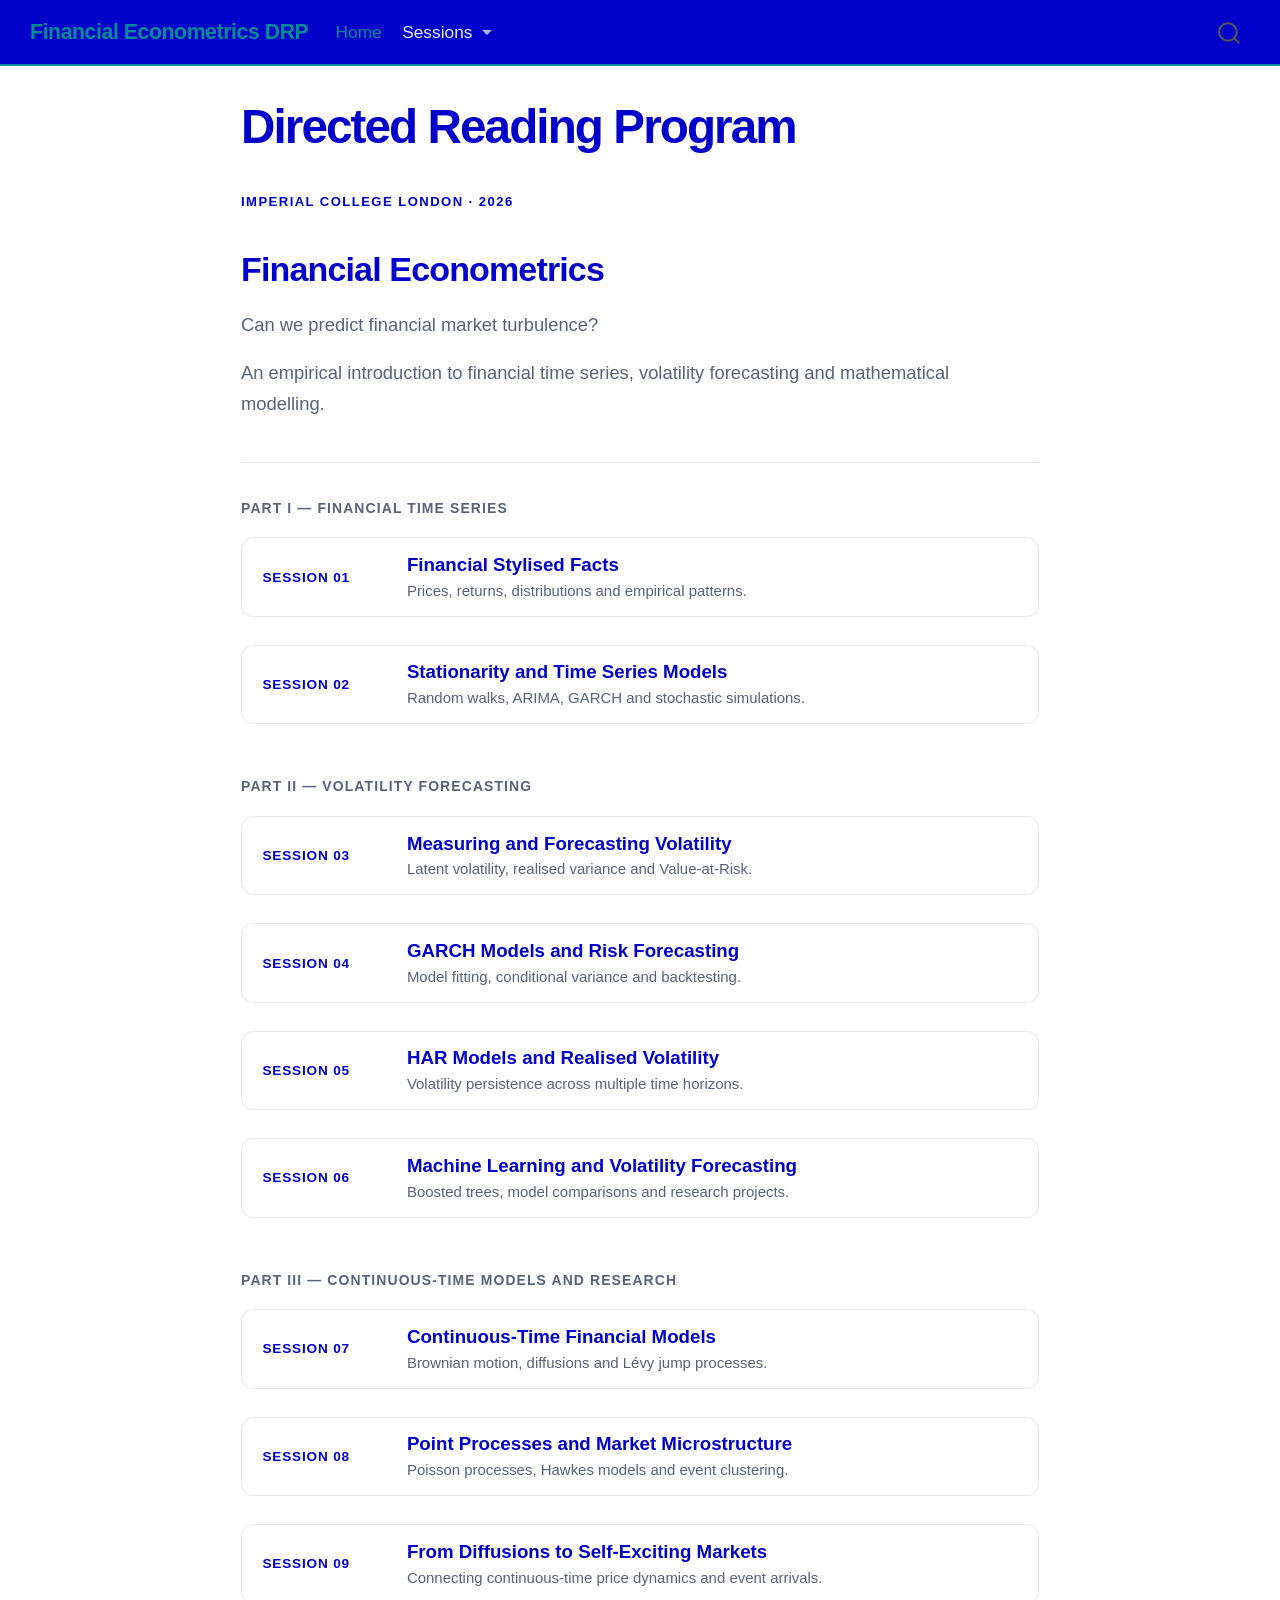
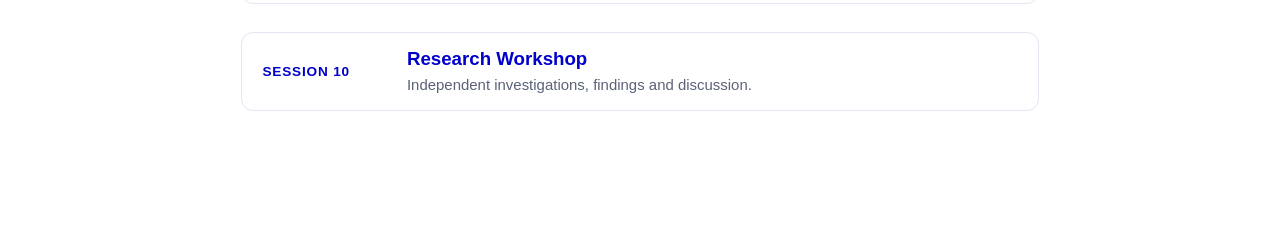
==== commit 827be369: "Initial commit" ====
--- a/docs/index.html
+++ b/docs/index.html
@@ -164,7 +164,7 @@
 
 <div class="course-header">
 <div class="course-kicker">
-<p>Imperial College London · Directed Reading Programme</p>
+<p>Imperial College London · 2026</p>
 </div>
 <section id="financial-econometrics" class="level1">
 <h1>Financial Econometrics</h1>
@@ -331,124 +331,6 @@
         } else {
           return "";
         }
-      });
-    }
-    const xrefs = window.document.querySelectorAll('a.quarto-xref');
-    const processXRef = (id, note) => {
-      // Strip column container classes
-      const stripColumnClz = (el) => {
-        el.classList.remove("page-full", "page-columns");
-        if (el.children) {
-          for (const child of el.children) {
-            stripColumnClz(child);
-          }
-        }
-      }
-      stripColumnClz(note)
-      if (id === null || id.startsWith('sec-')) {
-        // Special case sections, only their first couple elements
-        const container = document.createElement("div");
-        if (note.children && note.children.length > 2) {
-          container.appendChild(note.children[0].cloneNode(true));
-          for (let i = 1; i < note.children.length; i++) {
-            const child = note.children[i];
-            if (child.tagName === "P" && child.innerText === "") {
-              continue;
-            } else {
-              container.appendChild(child.cloneNode(true));
-              break;
-            }
-          }
-          if (window.Quarto?.typesetMath) {
-            window.Quarto.typesetMath(container);
-          }
-          return container.innerHTML
-        } else {
-          if (window.Quarto?.typesetMath) {
-            window.Quarto.typesetMath(note);
-          }
-          return note.innerHTML;
-        }
-      } else {
-        // Remove any anchor links if they are present
-        const anchorLink = note.querySelector('a.anchorjs-link');
-        if (anchorLink) {
-          anchorLink.remove();
-        }
-        if (window.Quarto?.typesetMath) {
-          window.Quarto.typesetMath(note);
-        }
-        if (note.classList.contains("callout")) {
-          return note.outerHTML;
-        } else {
-          return note.innerHTML;
-        }
-      }
-    }
-    for (var i=0; i<xrefs.length; i++) {
-      const xref = xrefs[i];
-      tippyHover(xref, undefined, function(instance) {
-        instance.disable();
-        let url = xref.getAttribute('href');
-        let hash = undefined; 
-        if (url.startsWith('#')) {
-          hash = url;
-        } else {
-          try { hash = new URL(url).hash; } catch {}
-        }
-        if (hash) {
-          const id = hash.replace(/^#\/?/, "");
-          const note = window.document.getElementById(id);
-          if (note !== null) {
-            try {
-              const html = processXRef(id, note.cloneNode(true));
-              instance.setContent(html);
-            } finally {
-              instance.enable();
-              instance.show();
-            }
-          } else {
-            // See if we can fetch this
-            fetch(url.split('#')[0])
-            .then(res => res.text())
-            .then(html => {
-              const parser = new DOMParser();
-              const htmlDoc = parser.parseFromString(html, "text/html");
-              const note = htmlDoc.getElementById(id);
-              if (note !== null) {
-                const html = processXRef(id, note);
-                instance.setContent(html);
-              } 
-            }).finally(() => {
-              instance.enable();
-              instance.show();
-            });
-          }
-        } else {
-          // See if we can fetch a full url (with no hash to target)
-          // This is a special case and we should probably do some content thinning / targeting
-          fetch(url)
-          .then(res => res.text())
-          .then(html => {
-            const parser = new DOMParser();
-            const htmlDoc = parser.parseFromString(html, "text/html");
-            const note = htmlDoc.querySelector('main.content');
-            if (note !== null) {
-              // This should only happen for chapter cross references
-              // (since there is no id in the URL)
-              // remove the first header
-              if (note.children.length > 0 && note.children[0].tagName === "HEADER") {
-                note.children[0].remove();
-              }
-              const html = processXRef(null, note);
-              instance.setContent(html);
-            } 
-          }).finally(() => {
-            instance.enable();
-            instance.show();
-          });
-        }
-      }, function(instance) {
       });
     }
         let selectedAnnoteEl;
--- a/docs/styles.css
+++ b/docs/styles.css
@@ -172,7 +172,6 @@
   padding: 1.2rem 1.3rem;
   background: var(--drp-surface);
   border: 1px solid var(--drp-line);
-  border-bottom: 3px solid transparent;
   border-radius: var(--drp-radius);
   color: var(--drp-text);
   text-decoration: none;
@@ -184,9 +183,8 @@
 a.session-card:focus-visible {
   color: var(--drp-text);
   border-color: var(--drp-accent);
-  border-bottom-color: var(--drp-mint);
-  box-shadow: 0 5px 20px rgba(1, 0, 202, 0.09);
-  transform: translateY(-2px);
+  box-shadow: none;
+  transform: none;
   text-decoration: none;
 }
 
@@ -251,3 +249,77 @@
 #quarto-header a:focus-visible {
   outline-color: var(--drp-mint);
 }
+
+
+/* Figure cross-references */
+a.quarto-xref {
+  color: var(--drp-accent);
+  text-decoration: none !important;
+}
+
+a.quarto-xref:hover {
+  color: var(--drp-accent);
+  text-decoration: none !important;
+}
+
+
+/* Homepage: full-width session list */
+.session-grid {
+  grid-template-columns: 1fr;
+  gap: 0.65rem;
+  margin: 0.8rem 0 2rem;
+}
+
+a.session-card {
+  display: grid;
+  grid-template-columns: 7.5rem minmax(0, 1fr);
+  grid-template-rows: auto auto;
+  column-gap: 1rem;
+  row-gap: 0.15rem;
+  align-items: center;
+  min-height: 0;
+  padding: 0.8rem 1.2rem;
+}
+
+.session-number {
+  grid-column: 1;
+  grid-row: 1 / 3;
+  align-self: center;
+  white-space: nowrap;
+}
+
+.session-name {
+  grid-column: 2;
+  grid-row: 1;
+}
+
+.session-description {
+  grid-column: 2;
+  grid-row: 2;
+}
+
+/* Compact layout on smaller screens */
+@media (max-width: 700px) {
+  a.session-card {
+    grid-template-columns: 1fr;
+    grid-template-rows: auto auto auto;
+    row-gap: 0.15rem;
+    padding: 0.8rem 1rem;
+    min-height: 0;
+  }
+
+  .session-number {
+    grid-column: 1;
+    grid-row: 1;
+  }
+
+  .session-name {
+    grid-column: 1;
+    grid-row: 2;
+  }
+
+  .session-description {
+    grid-column: 1;
+    grid-row: 3;
+  }
+}
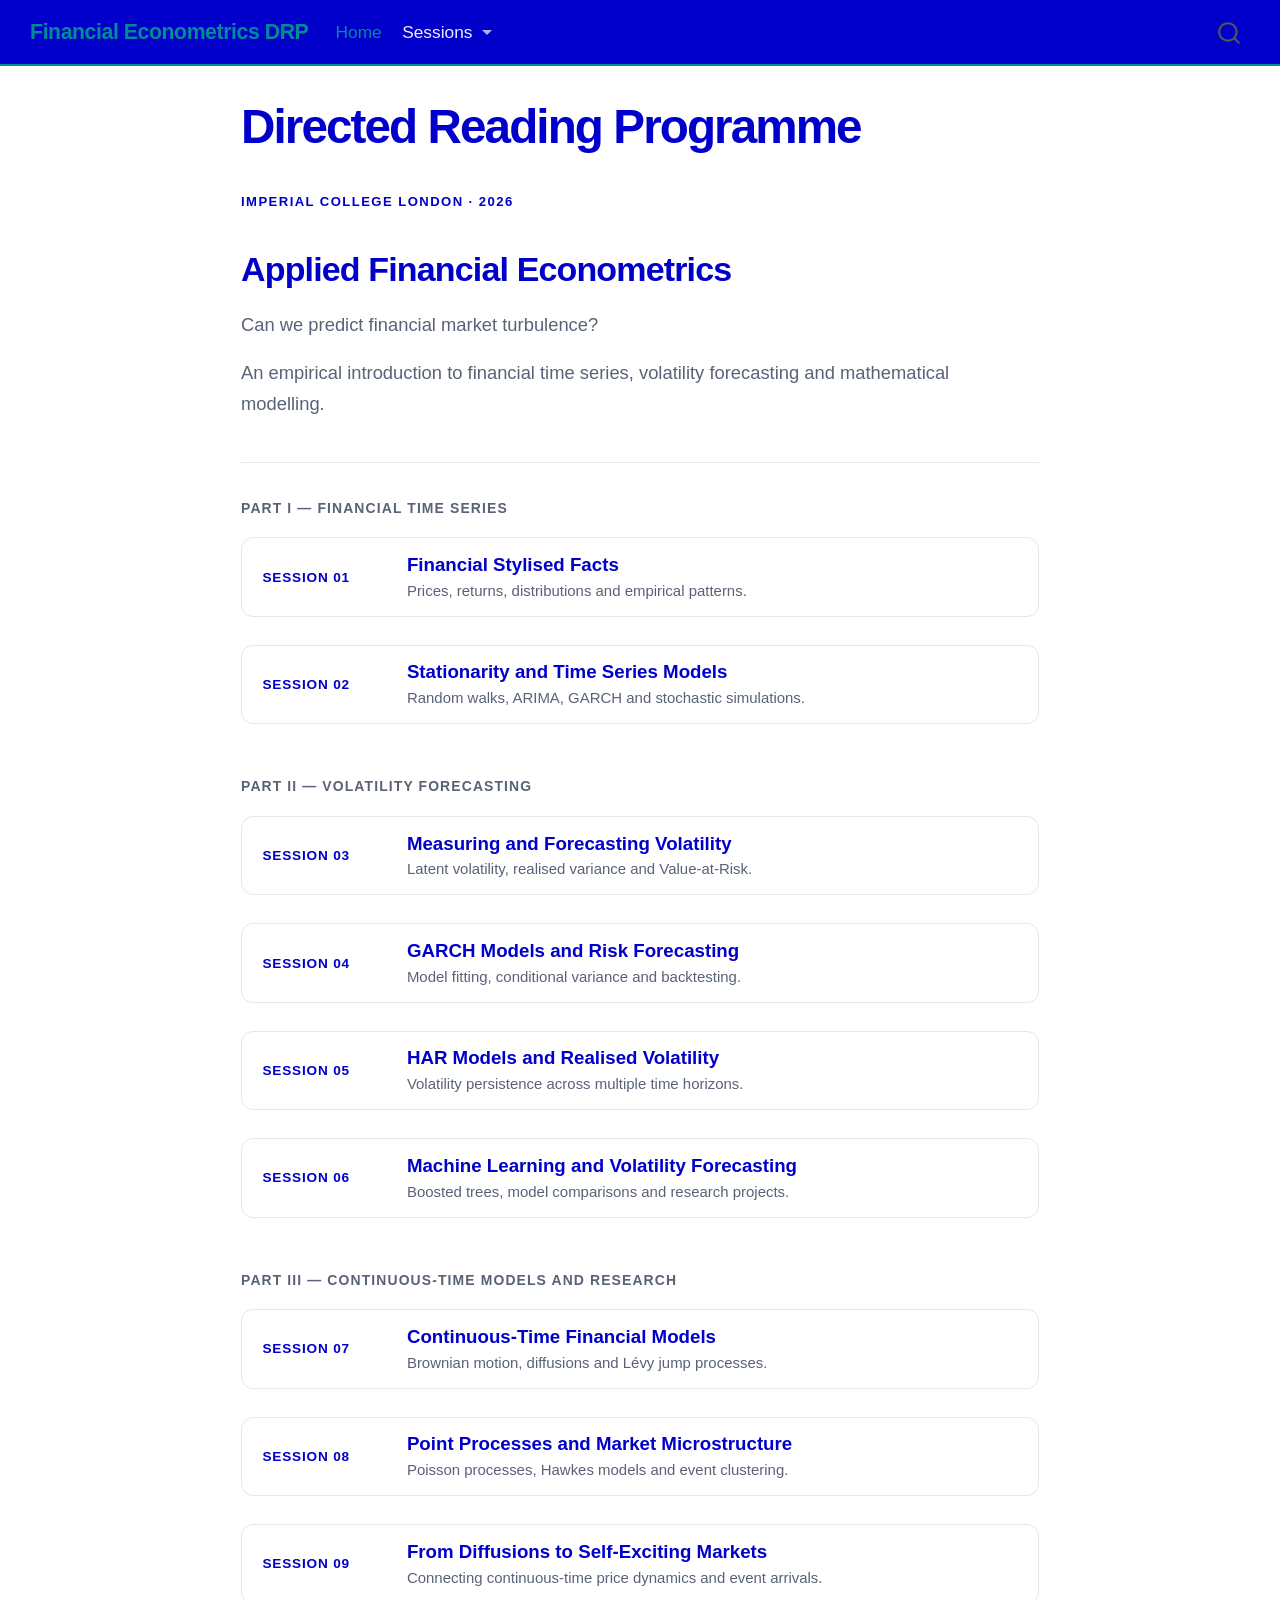
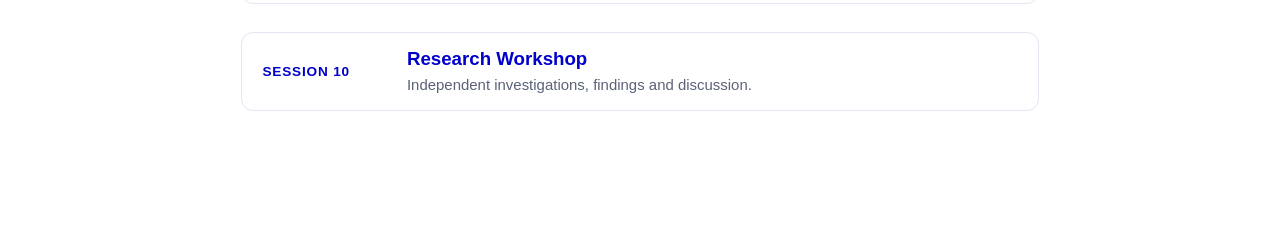
==== commit 119d324a: "Session 2, first attempt" ====
--- a/docs/index.html
+++ b/docs/index.html
@@ -7,7 +7,7 @@
 <meta name="viewport" content="width=device-width, initial-scale=1.0, user-scalable=yes">
 
 
-<title>Directed Reading Program – Financial Econometrics DRP</title>
+<title>Directed Reading Programme – Financial Econometrics DRP</title>
 <style>
 code{white-space: pre-wrap;}
 span.smallcaps{font-variant: small-caps;}
@@ -154,7 +154,7 @@
 <!-- margin-sidebar -->
     
 <!-- main -->
-<main class="content" id="quarto-document-content"><header id="title-block-header" class="quarto-title-block"><h1 class="title display-7">Directed Reading Program</h1></header>
+<main class="content" id="quarto-document-content"><header id="title-block-header" class="quarto-title-block"><h1 class="title display-7">Directed Reading Programme</h1></header>
 
 <header id="title-block-header">
 
@@ -166,8 +166,8 @@
 <div class="course-kicker">
 <p>Imperial College London · 2026</p>
 </div>
-<section id="financial-econometrics" class="level1">
-<h1>Financial Econometrics</h1>
+<section id="applied-financial-econometrics" class="level1">
+<h1>Applied Financial Econometrics</h1>
 <div class="course-subtitle">
 <p>Can we predict financial market turbulence?</p>
 <p>An empirical introduction to financial time series, volatility forecasting and mathematical modelling.</p>
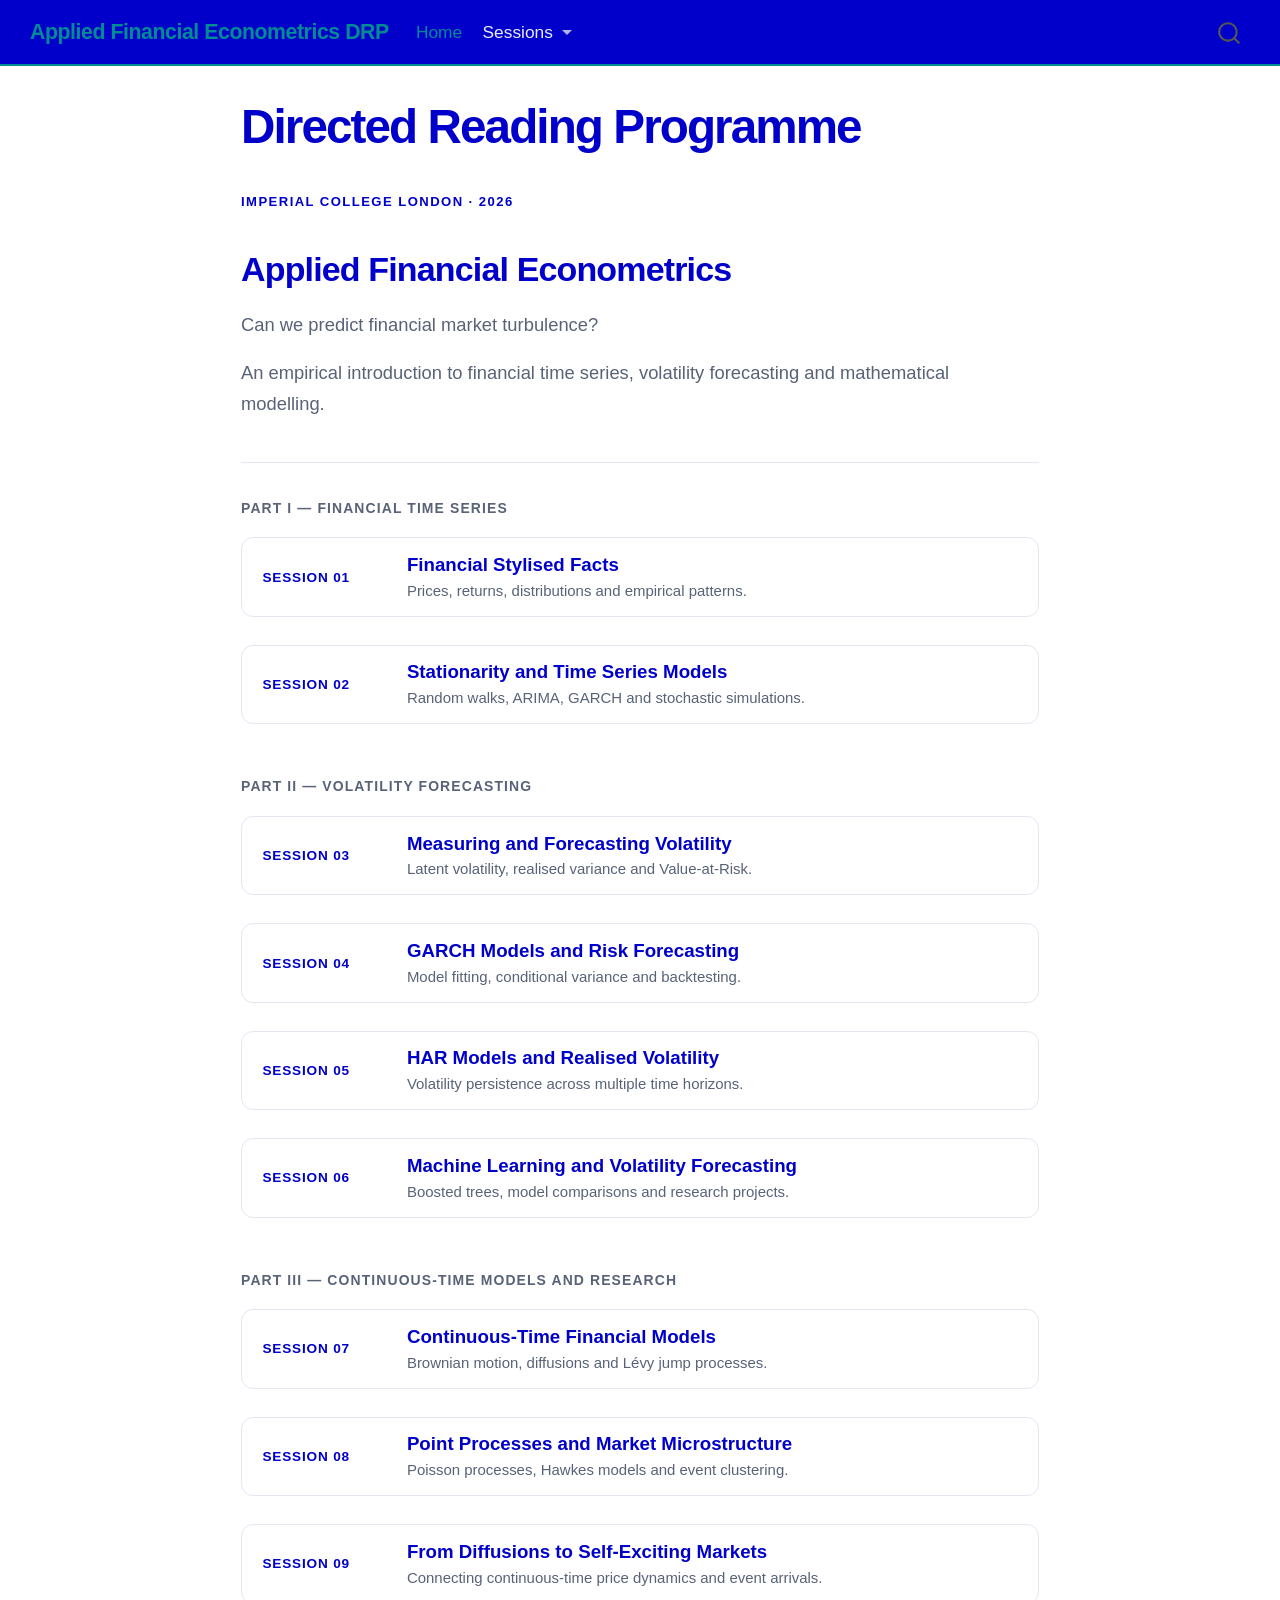
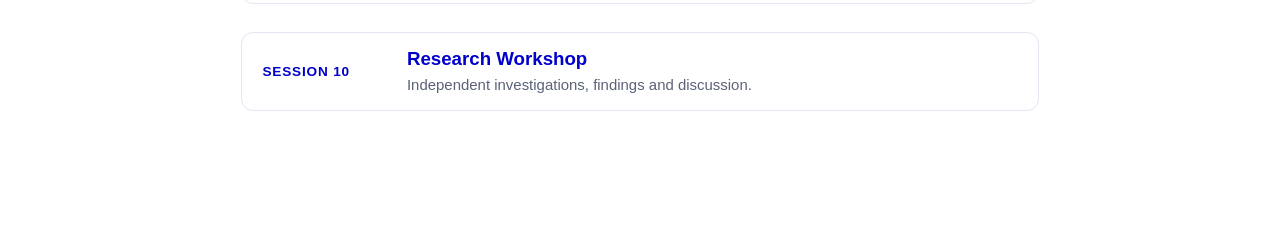
==== commit 7fdbb888: "fixed sess2 size" ====
--- a/docs/index.html
+++ b/docs/index.html
@@ -7,7 +7,7 @@
 <meta name="viewport" content="width=device-width, initial-scale=1.0, user-scalable=yes">
 
 
-<title>Directed Reading Programme – Financial Econometrics DRP</title>
+<title>Directed Reading Programme – Applied Financial Econometrics DRP</title>
 <style>
 code{white-space: pre-wrap;}
 span.smallcaps{font-variant: small-caps;}
@@ -81,7 +81,7 @@
       <div class="navbar-container container-fluid">
       <div class="navbar-brand-container mx-auto">
     <a class="navbar-brand" href="./index.html">
-    <span class="navbar-title">Financial Econometrics DRP</span>
+    <span class="navbar-title">Applied Financial Econometrics DRP</span>
     </a>
   </div>
             <div id="quarto-search" class="" title="Search"></div>
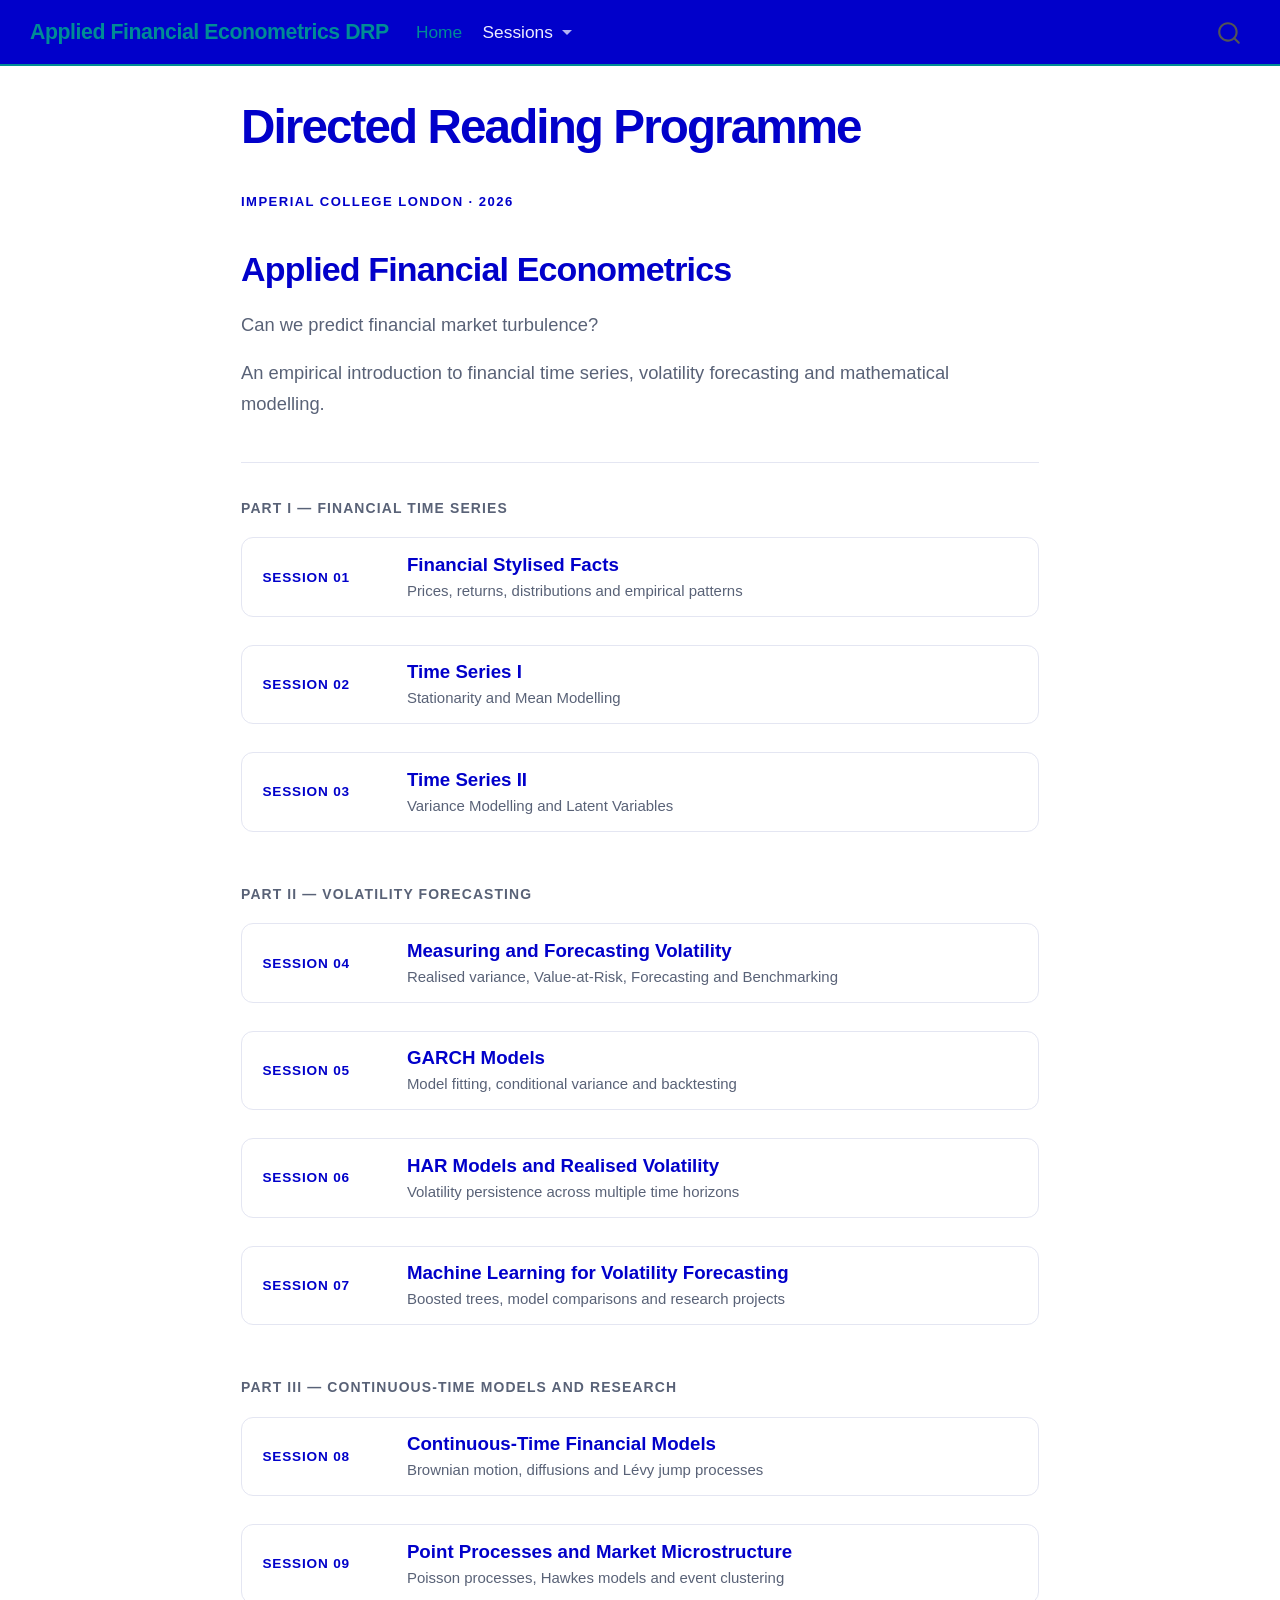
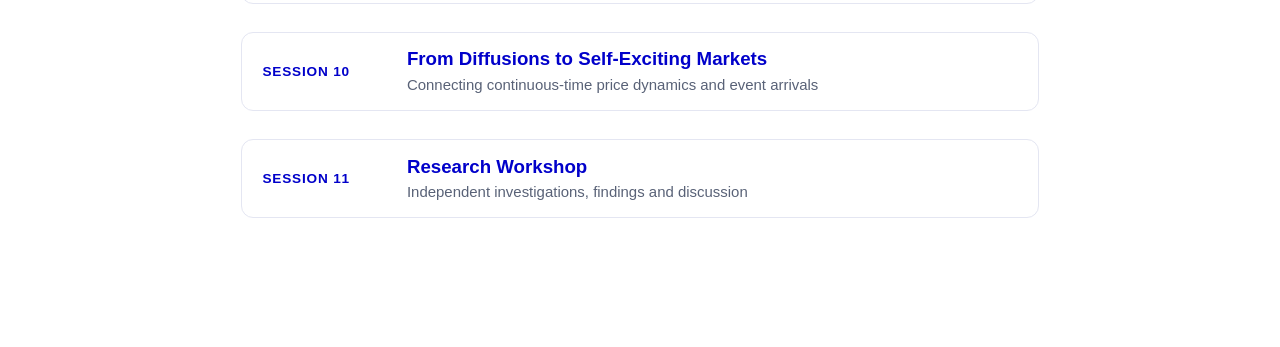
==== commit a1b5744c: "Session 2 commit" ====
--- a/docs/index.html
+++ b/docs/index.html
@@ -101,43 +101,47 @@
     <ul class="dropdown-menu" aria-labelledby="nav-menu-sessions">    
         <li>
     <a class="dropdown-item" href="./sessions/01-stylised-facts.html">
- <span class="dropdown-text">01 — Financial Stylised Facts</span></a>
+ <span class="dropdown-text">Financial Stylised Facts</span></a>
   </li>  
         <li>
     <a class="dropdown-item" href="./sessions/02-stationarity.html">
- <span class="dropdown-text">02 — Stationarity</span></a>
+ <span class="dropdown-text">Time Series I</span></a>
+  </li>  
+        <li>
+    <a class="dropdown-item" href="./sessions/03-variance.html">
+ <span class="dropdown-text">Time Series II</span></a>
   </li>  
         <li>
     <a class="dropdown-item" href="./sessions/03-measuring-volatility.html">
- <span class="dropdown-text">03 — Measuring Volatility</span></a>
+ <span class="dropdown-text">Forecasting and Benchmarking</span></a>
   </li>  
         <li>
     <a class="dropdown-item" href="./sessions/04-garch.html">
- <span class="dropdown-text">04 — GARCH Models</span></a>
+ <span class="dropdown-text">GARCH Models</span></a>
   </li>  
         <li>
     <a class="dropdown-item" href="./sessions/05-har.html">
- <span class="dropdown-text">05 — HAR Models</span></a>
+ <span class="dropdown-text">HAR Models</span></a>
   </li>  
         <li>
     <a class="dropdown-item" href="./sessions/06-boosted-trees.html">
- <span class="dropdown-text">06 — Machine Learning</span></a>
+ <span class="dropdown-text">Machine Learning</span></a>
   </li>  
         <li>
     <a class="dropdown-item" href="./sessions/07-continuous-time.html">
- <span class="dropdown-text">07 — Continuous-Time Models</span></a>
+ <span class="dropdown-text">Continuous-Time Models</span></a>
   </li>  
         <li>
     <a class="dropdown-item" href="./sessions/08-point-processes.html">
- <span class="dropdown-text">08 — Point Processes</span></a>
+ <span class="dropdown-text">Point Processes</span></a>
   </li>  
         <li>
     <a class="dropdown-item" href="./sessions/09-connecting-processes.html">
- <span class="dropdown-text">09 — Self-Exciting Markets</span></a>
+ <span class="dropdown-text">Self-Exciting Markets</span></a>
   </li>  
         <li>
     <a class="dropdown-item" href="./sessions/10-research-workshop.html">
- <span class="dropdown-text">10 — Research Workshop</span></a>
+ <span class="dropdown-text">Research Workshop</span></a>
   </li>  
     </ul>
   </li>
@@ -178,26 +182,27 @@
 <p>Part I — Financial Time Series</p>
 </div>
 <div class="session-grid">
-<p><a class="session-card" href="./sessions/01-stylised-facts.html"> <span class="session-number">SESSION 01</span> <span class="session-name">Financial Stylised Facts</span> <span class="session-description"> Prices, returns, distributions and empirical patterns. </span> </a></p>
-<p><a class="session-card" href="./sessions/02-stationarity.html"> <span class="session-number">SESSION 02</span> <span class="session-name">Stationarity and Time Series Models</span> <span class="session-description"> Random walks, ARIMA, GARCH and stochastic simulations. </span> </a></p>
+<p><a class="session-card" href="./sessions/01-stylised-facts.html"> <span class="session-number">SESSION 01</span> <span class="session-name">Financial Stylised Facts</span> <span class="session-description"> Prices, returns, distributions and empirical patterns </span> </a></p>
+<p><a class="session-card" href="./sessions/02-stationarity.html"> <span class="session-number">SESSION 02</span> <span class="session-name">Time Series I</span> <span class="session-description"> Stationarity and Mean Modelling </span> </a></p>
+<p><a class="session-card" href="./sessions/03-variance.html"> <span class="session-number">SESSION 03</span> <span class="session-name">Time Series II</span> <span class="session-description"> Variance Modelling and Latent Variables </span> </a></p>
 </div>
 <div class="session-section">
 <p>Part II — Volatility Forecasting</p>
 </div>
 <div class="session-grid">
-<p><a class="session-card" href="./sessions/03-measuring-volatility.html"> <span class="session-number">SESSION 03</span> <span class="session-name">Measuring and Forecasting Volatility</span> <span class="session-description"> Latent volatility, realised variance and Value-at-Risk. </span> </a></p>
-<p><a class="session-card" href="./sessions/04-garch.html"> <span class="session-number">SESSION 04</span> <span class="session-name">GARCH Models and Risk Forecasting</span> <span class="session-description"> Model fitting, conditional variance and backtesting. </span> </a></p>
-<p><a class="session-card" href="./sessions/05-har.html"> <span class="session-number">SESSION 05</span> <span class="session-name">HAR Models and Realised Volatility</span> <span class="session-description"> Volatility persistence across multiple time horizons. </span> </a></p>
-<p><a class="session-card" href="./sessions/06-boosted-trees.html"> <span class="session-number">SESSION 06</span> <span class="session-name">Machine Learning and Volatility Forecasting</span> <span class="session-description"> Boosted trees, model comparisons and research projects. </span> </a></p>
+<p><a class="session-card" href="./sessions/03-measuring-volatility.html"> <span class="session-number">SESSION 04</span> <span class="session-name">Measuring and Forecasting Volatility</span> <span class="session-description"> Realised variance, Value-at-Risk, Forecasting and Benchmarking </span> </a></p>
+<p><a class="session-card" href="./sessions/04-garch.html"> <span class="session-number">SESSION 05</span> <span class="session-name">GARCH Models</span> <span class="session-description"> Model fitting, conditional variance and backtesting </span> </a></p>
+<p><a class="session-card" href="./sessions/05-har.html"> <span class="session-number">SESSION 06</span> <span class="session-name">HAR Models and Realised Volatility</span> <span class="session-description"> Volatility persistence across multiple time horizons </span> </a></p>
+<p><a class="session-card" href="./sessions/06-boosted-trees.html"> <span class="session-number">SESSION 07</span> <span class="session-name">Machine Learning for Volatility Forecasting</span> <span class="session-description"> Boosted trees, model comparisons and research projects </span> </a></p>
 </div>
 <div class="session-section">
 <p>Part III — Continuous-Time Models and Research</p>
 </div>
 <div class="session-grid">
-<p><a class="session-card" href="./sessions/07-continuous-time.html"> <span class="session-number">SESSION 07</span> <span class="session-name">Continuous-Time Financial Models</span> <span class="session-description"> Brownian motion, diffusions and Lévy jump processes. </span> </a></p>
-<p><a class="session-card" href="./sessions/08-point-processes.html"> <span class="session-number">SESSION 08</span> <span class="session-name">Point Processes and Market Microstructure</span> <span class="session-description"> Poisson processes, Hawkes models and event clustering. </span> </a></p>
-<p><a class="session-card" href="./sessions/09-connecting-processes.html"> <span class="session-number">SESSION 09</span> <span class="session-name">From Diffusions to Self-Exciting Markets</span> <span class="session-description"> Connecting continuous-time price dynamics and event arrivals. </span> </a></p>
-<p><a class="session-card" href="./sessions/10-research-workshop.html"> <span class="session-number">SESSION 10</span> <span class="session-name">Research Workshop</span> <span class="session-description"> Independent investigations, findings and discussion. </span> </a></p>
+<p><a class="session-card" href="./sessions/07-continuous-time.html"> <span class="session-number">SESSION 08</span> <span class="session-name">Continuous-Time Financial Models</span> <span class="session-description"> Brownian motion, diffusions and Lévy jump processes </span> </a></p>
+<p><a class="session-card" href="./sessions/08-point-processes.html"> <span class="session-number">SESSION 09</span> <span class="session-name">Point Processes and Market Microstructure</span> <span class="session-description"> Poisson processes, Hawkes models and event clustering </span> </a></p>
+<p><a class="session-card" href="./sessions/09-connecting-processes.html"> <span class="session-number">SESSION 10</span> <span class="session-name">From Diffusions to Self-Exciting Markets</span> <span class="session-description"> Connecting continuous-time price dynamics and event arrivals </span> </a></p>
+<p><a class="session-card" href="./sessions/10-research-workshop.html"> <span class="session-number">SESSION 11</span> <span class="session-name">Research Workshop</span> <span class="session-description"> Independent investigations, findings and discussion </span> </a></p>
 </div>
 
 
